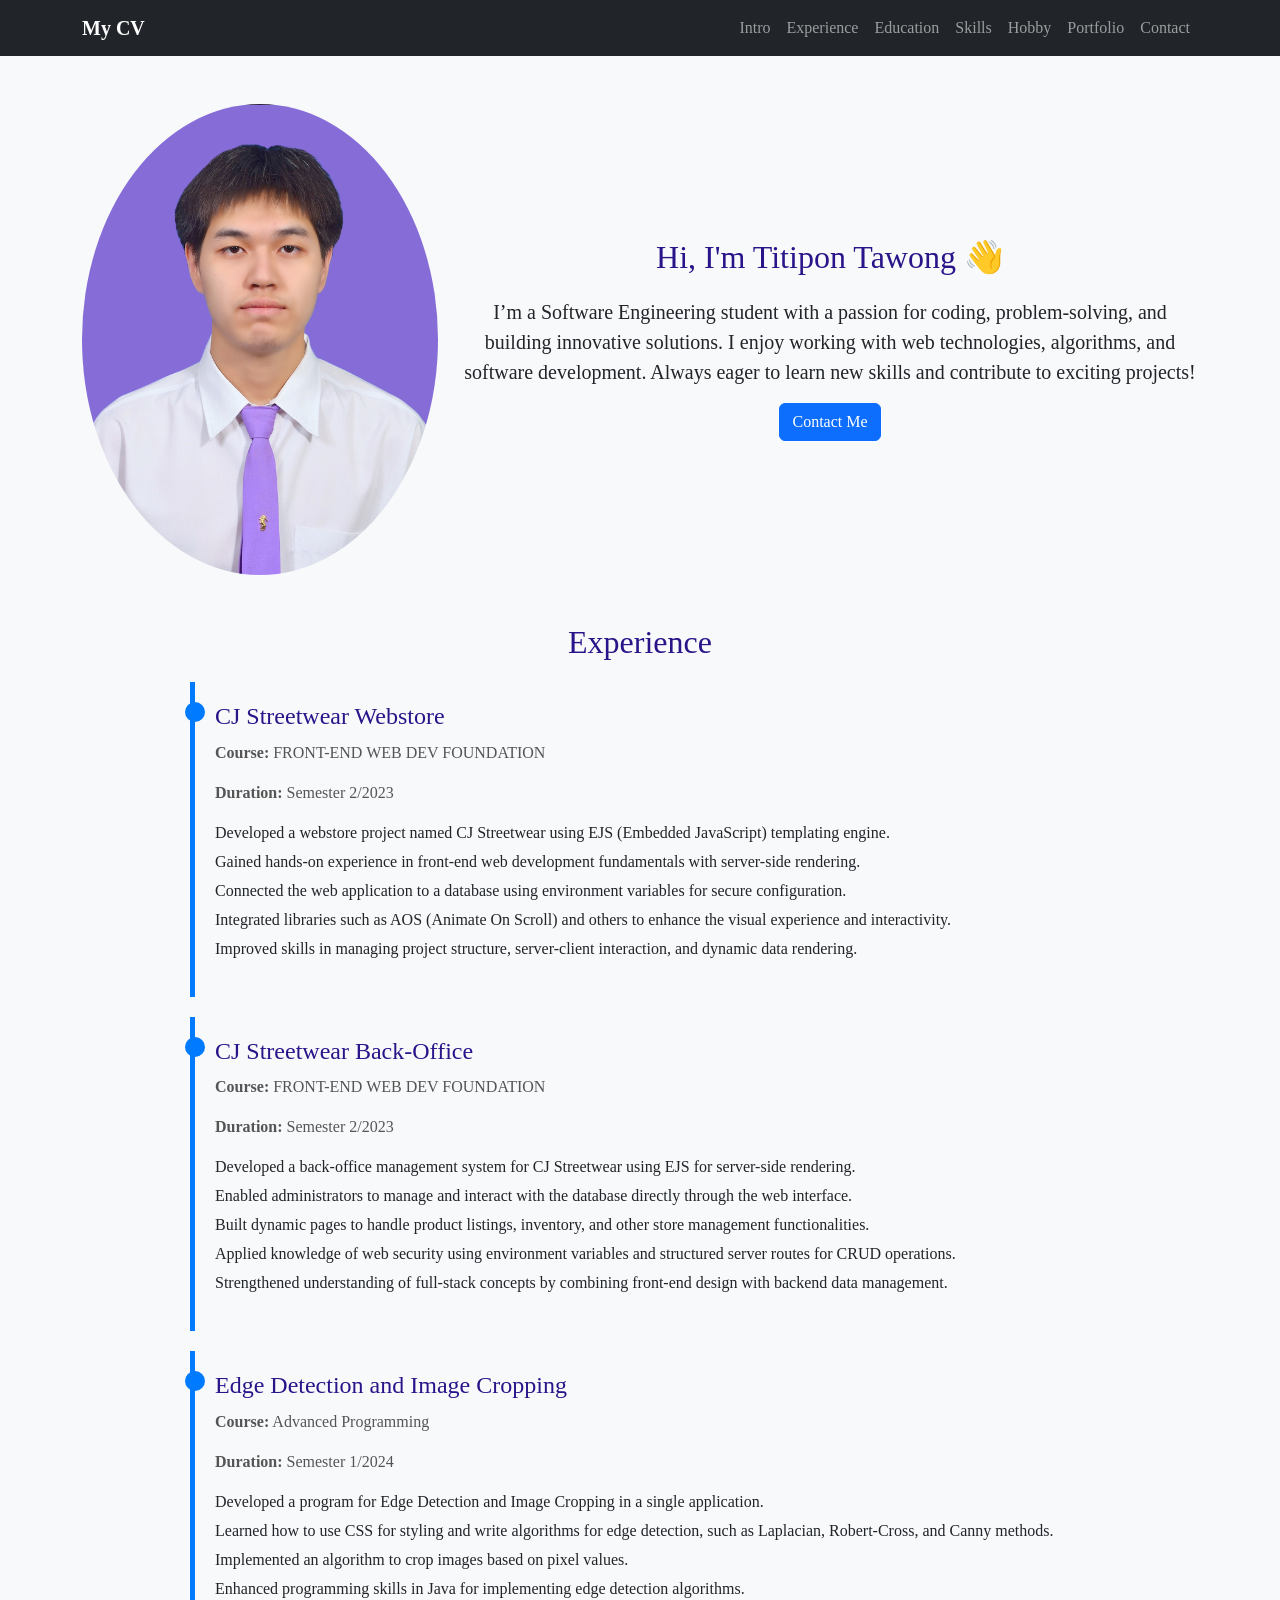
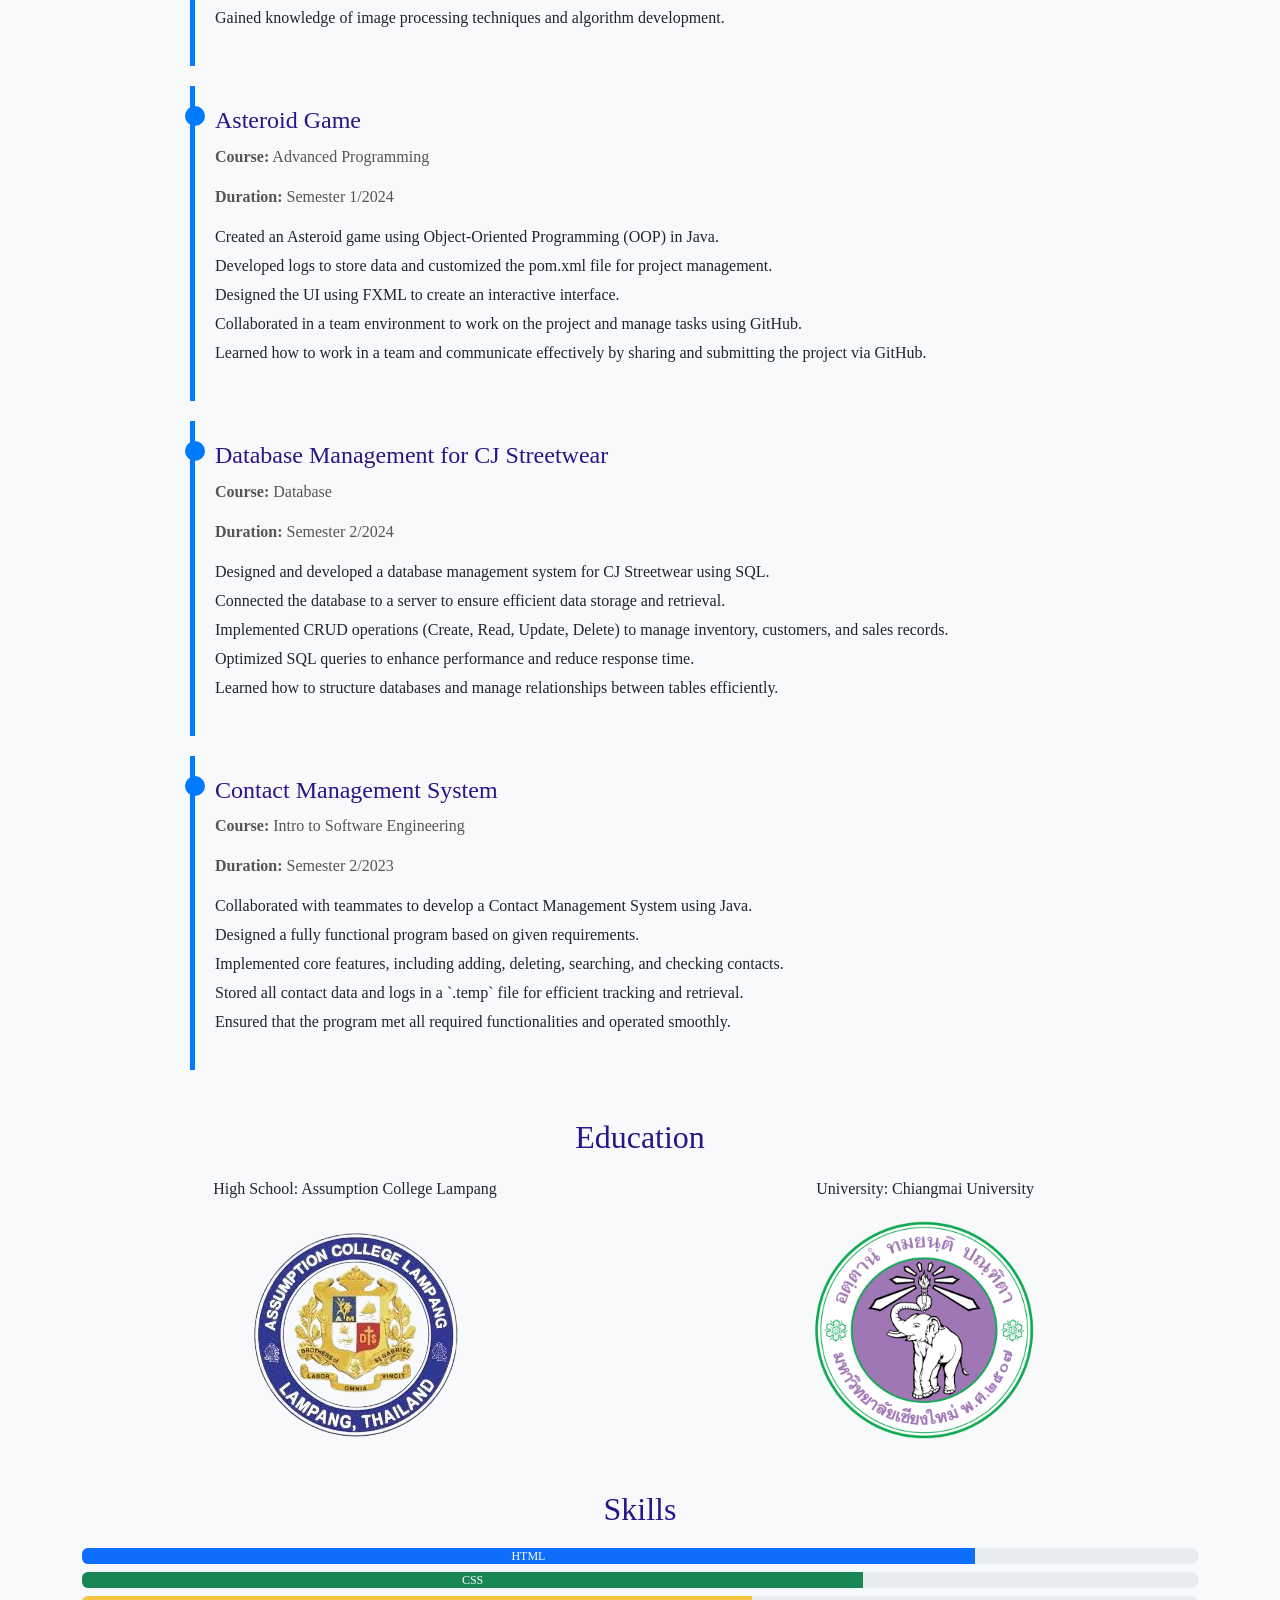
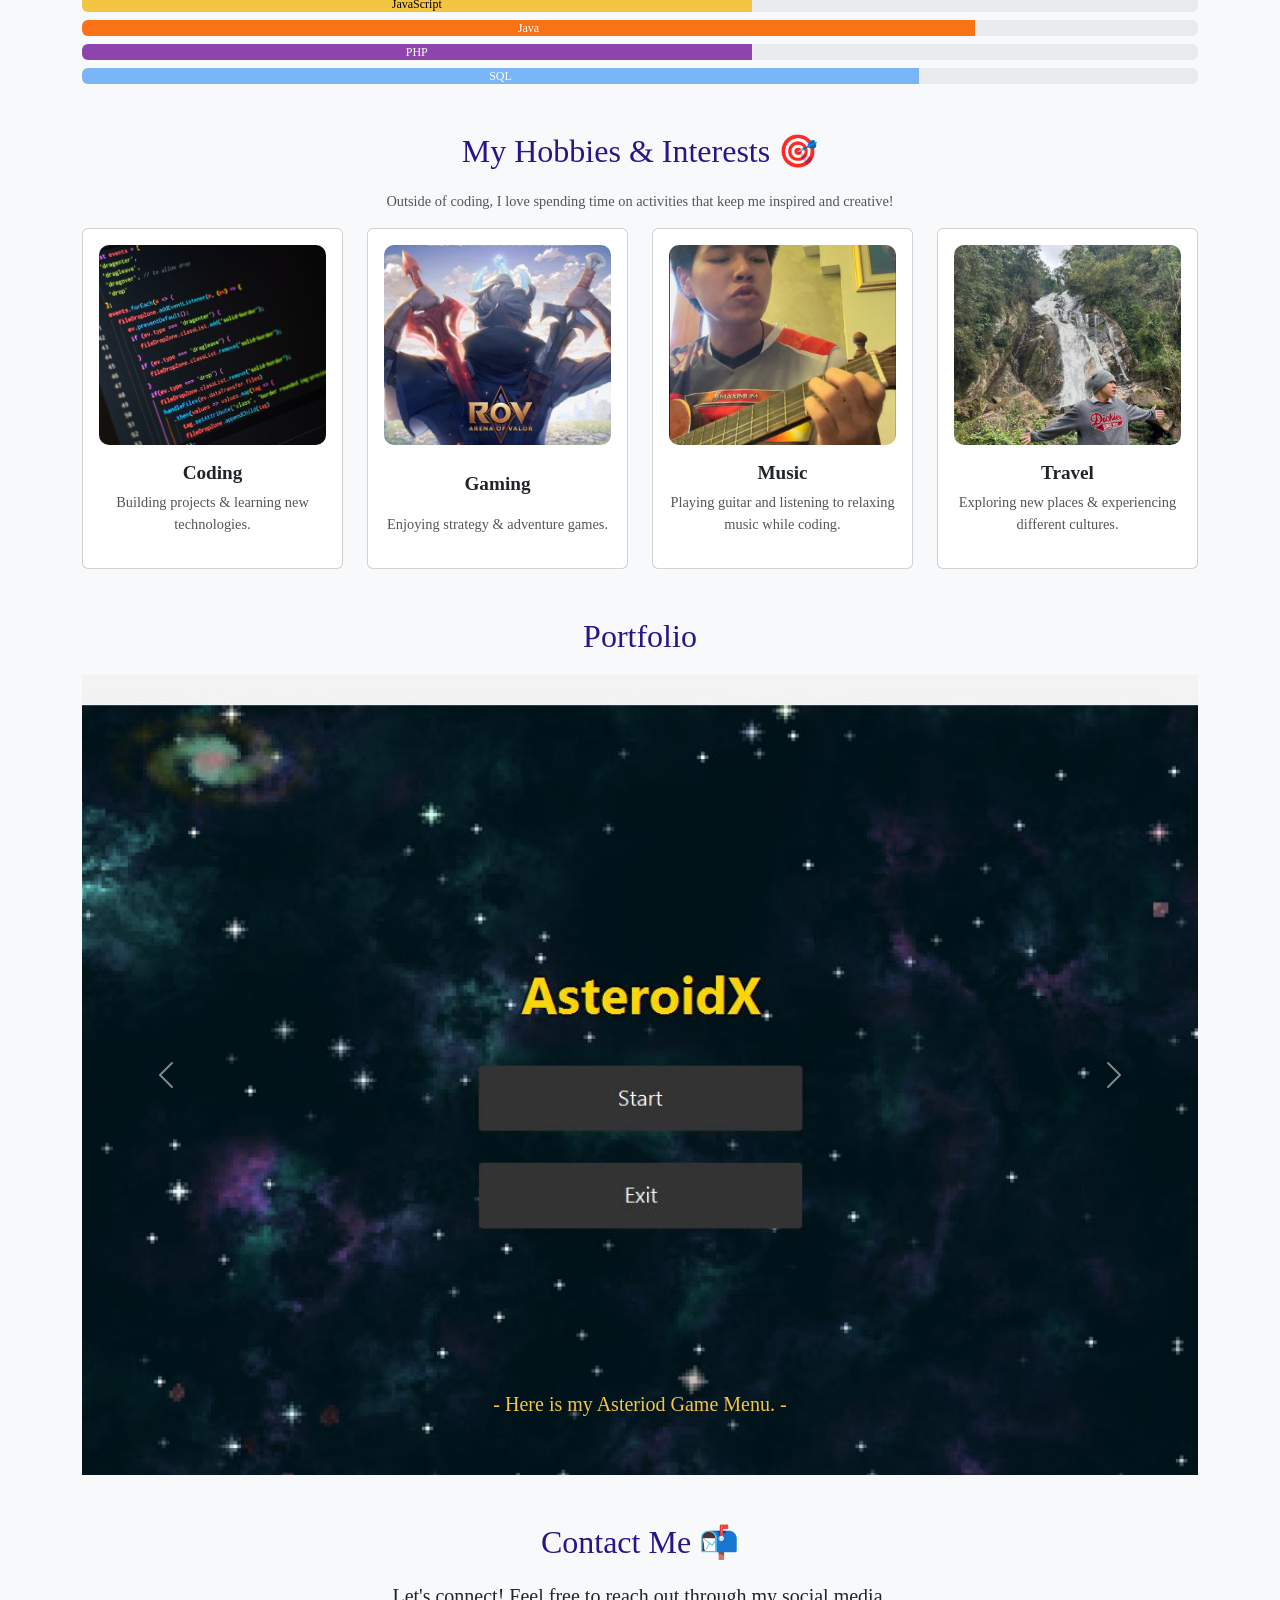
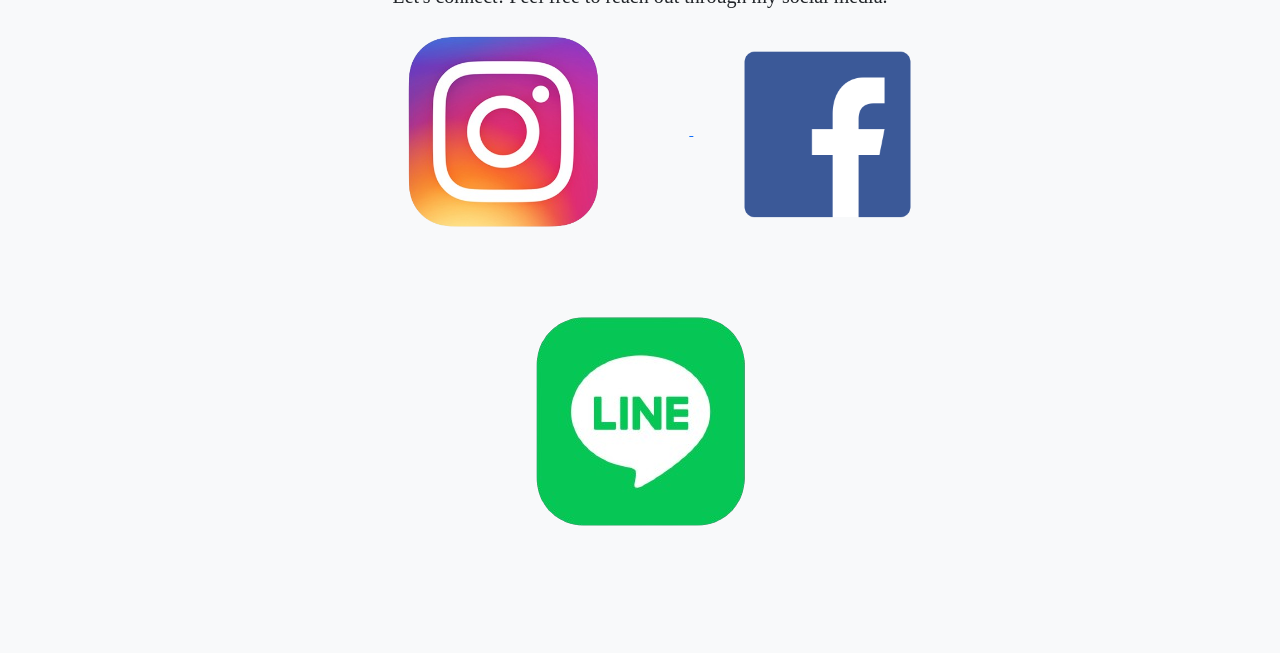
==== index.html @ ace83bdf "commit for all file" ====
<!DOCTYPE html>
<html lang="en">
<head>
    <meta charset="UTF-8">
    <meta name="viewport" content="width=device-width, initial-scale=1">
    <title>My CV</title>
    <link rel="stylesheet" href="https://cdn.jsdelivr.net/npm/bootstrap@5.3.0/dist/css/bootstrap.min.css">
    <link rel="stylesheet" href="style.css">
    <link href="https://unpkg.com/aos@2.3.4/dist/aos.css" rel="stylesheet">
    <script defer src="script.js"></script>
</head>
<body>

<!-- Navbar -->
<nav class="navbar navbar-expand-lg navbar-dark bg-dark sticky-top" data-aos="fade-down">
    <div class="container">
        <a class="navbar-brand" href="#">My CV</a>
        <button class="navbar-toggler" type="button" data-bs-toggle="collapse" data-bs-target="#navbarNav">
            <span class="navbar-toggler-icon"></span>
        </button>
        <div class="collapse navbar-collapse" id="navbarNav">
            <ul class="navbar-nav ms-auto">
                <li class="nav-item"><a class="nav-link" href="#intro">Intro</a></li>
                <li class="nav-item"><a class="nav-link" href="#experience">Experience</a></li>
                <li class="nav-item"><a class="nav-link" href="#education">Education</a></li>
                <li class="nav-item"><a class="nav-link" href="#skills">Skills</a></li>
                <li class="nav-item"><a class="nav-link" href="#hobby">Hobby</a></li>
                <li class="nav-item"><a class="nav-link" href="#portfolio">Portfolio</a></li>
                <li class="nav-item"><a class="nav-link" href="#contact">Contact</a></li>
            </ul>
        </div>
    </div>
</nav>

<!-- Introduction Section -->
<section id="intro" class="container text-center my-5" data-aos="fade-up">
    <div class="row align-items-center">
        <div class="col-md-4">
            <img src="images/profile.jpg" class="img-fluid rounded-circle" alt="Profile Picture">
        </div>
        <div class="col-md-8">
            <h2>Hi, I'm Titipon Tawong 👋</h2>
            <p class="lead">
                I’m a Software Engineering student with a passion for coding, problem-solving, and building 
                innovative solutions. I enjoy working with web technologies, algorithms, and software development.  
                Always eager to learn new skills and contribute to exciting projects!
            </p>
            <button class="btn btn-primary" onclick="contactMe()">Contact Me</button>
        </div>
    </div>
</section>


<!-- Experience -->
<section id="experience" class="container my-5" data-aos="fade-up">
    <h2 class="text-center">Experience</h2>
    <div class="timeline">
        <div class="timeline-item">
            <h3>CJ Streetwear Webstore</h3>
            <p><strong>Course:</strong> FRONT-END WEB DEV FOUNDATION</p>
            <p><strong>Duration:</strong> Semester 2/2023</p>
            <ul>
                <li>Developed a webstore project named CJ Streetwear using EJS (Embedded JavaScript) templating engine.</li>
                <li>Gained hands-on experience in front-end web development fundamentals with server-side rendering.</li>
                <li>Connected the web application to a database using environment variables for secure configuration.</li>
                <li>Integrated libraries such as AOS (Animate On Scroll) and others to enhance the visual experience and interactivity.</li>
                <li>Improved skills in managing project structure, server-client interaction, and dynamic data rendering.</li>
            </ul>
        </div> 
        <div class="timeline-item">
            <h3>CJ Streetwear Back-Office</h3>
            <p><strong>Course:</strong> FRONT-END WEB DEV FOUNDATION</p>
            <p><strong>Duration:</strong> Semester 2/2023</p>
            <ul>
                <li>Developed a back-office management system for CJ Streetwear using EJS for server-side rendering.</li>
                <li>Enabled administrators to manage and interact with the database directly through the web interface.</li>
                <li>Built dynamic pages to handle product listings, inventory, and other store management functionalities.</li>
                <li>Applied knowledge of web security using environment variables and structured server routes for CRUD operations.</li>
                <li>Strengthened understanding of full-stack concepts by combining front-end design with backend data management.</li>
            </ul>
        </div>                  
        <div class="timeline-item">
            <h3>Edge Detection and Image Cropping</h3>
            <p><strong>Course:</strong> Advanced Programming</p>
            <p><strong>Duration:</strong> Semester 1/2024</p>
            <ul>
                <li>Developed a program for Edge Detection and Image Cropping in a single application.</li>
                <li>Learned how to use CSS for styling and write algorithms for edge detection, such as Laplacian, Robert-Cross, and Canny methods.</li>
                <li>Implemented an algorithm to crop images based on pixel values.</li>
                <li>Enhanced programming skills in Java for implementing edge detection algorithms.</li>
                <li>Gained knowledge of image processing techniques and algorithm development.</li>
            </ul>
        </div>
        <div class="timeline-item">
            <h3>Asteroid Game</h3>
            <p><strong>Course:</strong> Advanced Programming</p>
            <p><strong>Duration:</strong> Semester 1/2024</p>
            <ul>
                <li>Created an Asteroid game using Object-Oriented Programming (OOP) in Java.</li>
                <li>Developed logs to store data and customized the pom.xml file for project management.</li>
                <li>Designed the UI using FXML to create an interactive interface.</li>
                <li>Collaborated in a team environment to work on the project and manage tasks using GitHub.</li>
                <li>Learned how to work in a team and communicate effectively by sharing and submitting the project via GitHub.</li>
            </ul>
        </div>
        <div class="timeline-item">
            <h3>Database Management for CJ Streetwear</h3>
            <p><strong>Course:</strong> Database</p>
            <p><strong>Duration:</strong> Semester 2/2024</p>
            <ul>
                <li>Designed and developed a database management system for CJ Streetwear using SQL.</li>
                <li>Connected the database to a server to ensure efficient data storage and retrieval.</li>
                <li>Implemented CRUD operations (Create, Read, Update, Delete) to manage inventory, customers, and sales records.</li>
                <li>Optimized SQL queries to enhance performance and reduce response time.</li>
                <li>Learned how to structure databases and manage relationships between tables efficiently.</li>
            </ul>
        </div>
        <div class="timeline-item">
            <h3>Contact Management System</h3>
            <p><strong>Course:</strong> Intro to Software Engineering</p>
            <p><strong>Duration:</strong> Semester 2/2023</p>
            <ul>
                <li>Collaborated with teammates to develop a Contact Management System using Java.</li>
                <li>Designed a fully functional program based on given requirements.</li>
                <li>Implemented core features, including adding, deleting, searching, and checking contacts.</li>
                <li>Stored all contact data and logs in a `.temp` file for efficient tracking and retrieval.</li>
                <li>Ensured that the program met all required functionalities and operated smoothly.</li>
            </ul>
        </div>
    </div>
</section>


<!-- Education -->
<section id="education" class="container my-5" data-aos="fade-right">
    <h2 class="text-center">Education</h2>
    <div class="row justify-content-center">
        <div class="col-md-6 text-center">
            <p>High School: Assumption College Lampang</p>
            <img src="images/school.png" class="school-logo" alt="School">
        </div>
        <div class="col-md-6 text-center">
            <p>University: Chiangmai University</p>
            <img src="images/university.png" class="university-logo" alt="University">
        </div>
    </div>
</section>

<!-- Skills -->
<section id="skills" class="container my-5" data-aos="fade-up">
    <h2 class="text-center">Skills</h2>
    <div class="progress mb-2">
        <div class="progress-bar bg-primary" data-width="80">HTML</div>
    </div>
    <div class="progress mb-2">
        <div class="progress-bar bg-success" data-width="70">CSS</div>
    </div>
    <div class="progress mb-2">
        <div class="progress-bar custom-yellow" data-width="60">JavaScript</div>
    </div>
    <div class="progress mb-2">
        <div class="progress-bar custom-orange" data-width="80">Java</div>
    </div>
    <div class="progress mb-2">
        <div class="progress-bar custom-purple" data-width="60">PHP</div>
    </div>
    <div class="progress mb-2">
        <div class="progress-bar custom-blue" data-width="75">SQL</div> 
    </div>
</section>

<!-- Hobby Section -->
<section id="hobby" class="container text-center my-5" data-aos="fade-up">
    <h2>My Hobbies & Interests 🎯</h2>
    <p class="lead">Outside of coding, I love spending time on activities that keep me inspired and creative!</p>

    <div class="row">
        <div class="col-md-3 col-6">
            <div class="card p-3">
                <img src="images/coding.jpg" class="coding" alt="Coding">
                <h5 class="mt-3">Coding</h5>
                <p>Building projects & learning new technologies.</p>
            </div>
        </div>
        <div class="col-md-3 col-6">
            <div class="card p-3">
                <img src="images/gaming.jpg" class="gaming" alt="Gaming">
                <h5 class="mt-3">Gaming</h5>
                <p>Enjoying strategy & adventure games.</p>
            </div>
        </div>
        <div class="col-md-3 col-6">
            <div class="card p-3">
                <img src="images/music.jpg" class="music" alt="Music">
                <h5 class="mt-3">Music</h5>
                <p>Playing guitar and listening to relaxing music while coding.</p>
            </div>
        </div>
        <div class="col-md-3 col-6">
            <div class="card p-3">
                <img src="images/travel.jpg" class="travel" alt="Travel">
                <h5 class="mt-3">Travel</h5>
                <p>Exploring new places & experiencing different cultures.</p>
            </div>
        </div>
    </div>
</section>

<!-- Portfolio (Bootstrap Carousel) -->
<section id="portfolio" class="container my-5" data-aos="fade-up">
    <h2 class="text-center">Portfolio</h2>
    <div id="portfolioCarousel" class="carousel slide" data-bs-ride="carousel">
        <div class="carousel-inner">
            <div class="carousel-item active">
                <img src="images/project1.jpg" class="project1" alt="Project 1">
                <div class="carousel-caption d-none d-md-block">
                    <p class="project1-description">- Here is my Asteriod Game Menu. -</p>
                </div>
            </div>
            <div class="carousel-item">
                <img src="images/project2.jpg" class="project2" alt="Project 2">
                <div class="carousel-caption d-none d-md-block">
                    <p class="project2-description">- Here is my Edge-Detection/Crop Program Menu. -</p>
                </div>
            </div>
            <div class="carousel-item">
                <img src="images/project3.jpg" class="project3" alt="Project 3">
                <div class="carousel-caption d-none d-md-block">
                    <p class="project3-description">- Here is my Contact Management System Menu. -</p>
                </div>
            </div>
            <div class="carousel-item">
                <img src="images/project4.jpg" class="project4" alt="Project 3">
                <div class="carousel-caption d-none d-md-block">
                    <p class="project4-description">- Here is my Database Management Menu. -</p>
                </div>
            </div>
            <div class="carousel-item">
                <img src="images/project5.png" class="project4" alt="Project 3">
                <div class="carousel-caption d-none d-md-block">
                    <p class="project5-description">- Here is my CJStreetwear webstore. -</p>
                </div>
            </div>
            <div class="carousel-item">
                <img src="images/project6.png" class="project4" alt="Project 3">
                <div class="carousel-caption d-none d-md-block">
                    <p class="project6-description">- Here is my CJStreetwear back-office. -</p>
                </div>
            </div>
        </div>
        <button class="carousel-control-prev" type="button" data-bs-target="#portfolioCarousel" data-bs-slide="prev">
            <span class="carousel-control-prev-icon"></span>
        </button>
        <button class="carousel-control-next" type="button" data-bs-target="#portfolioCarousel" data-bs-slide="next">
            <span class="carousel-control-next-icon"></span>
        </button>
    </div>
</section>

<!-- Contact Section -->
<section id="contact" class="container text-center my-5" data-aos="fade-up">
    <h2>Contact Me 📬</h2>
    <p class="lead">Let's connect! Feel free to reach out through my social media.</p>
    
    <div class="social-icons">
        <a href="https://www.instagram.com/_titipxn_" target="_blank" class="social-link ig">
            <img src="images/ig.png" alt="Instagram" height="209">
        </a>
        <a href="https://www.facebook.com/time.titipon.2024" target="_blank" class="social-link fb">
            <img src="images/fb.png" alt="Facebook" height="209">
        </a>
        <a href="https://line.me/ti/p/~timesayz" target="_blank" class="social-link line">
            <img src="images/line.png" alt="LINE">
        </a>
    </div>
</section>

<script src="https://cdn.jsdelivr.net/npm/bootstrap@5.3.0/dist/js/bootstrap.bundle.min.js"></script>
<script src="https://unpkg.com/aos@2.3.4/dist/aos.js"></script>
<script>
    AOS.init(); 
</script>
</body>
</html>
---- style.css ----
/* General Styles */
body {
    font-family: cursive;
    background-color: #f8f9fa;
    margin: 0;
    padding: 0;
    transition: background-color 0.5s ease-in-out;
}

h1, h2 {
    color: #2a148a;
    font-size: 2rem; 
    margin-bottom: 20px;
}

/* Navbar */
.navbar-brand {
    font-weight: bold;
}

.navbar.scrolled {
    background-color: rgba(0, 0, 0, 0.8) !important;
    transition: background-color 0.3s;
}

section {
    scroll-margin-top: 70px; 
}


/*Education Logo Styling */
.school-logo, .university-logo {
    width: 225px;
    height: 225px;
    object-fit: contain; 
    display: block;
    margin: 0 auto; 
}

/* Skill Section */
.custom-yellow {
    background-color: #f4c542 !important; 
    color: black; 
}

.custom-orange {
    background-color: #f97316 !important; 
    color: white;
}

.custom-purple {
    background-color: #8e44ad !important; 
    color: white;
}

.custom-blue {
    background-color: #7ab6f7 !important; 
    color: white;
}

.progress-bar {
    width: 0; 
    transition: width 1.5s ease-in-out;
}

/* Experience Section */
#experience {
    margin-top: 50px;
}

.timeline {
    position: relative;
    max-width: 900px;
    margin: 0 auto;
}

.timeline-item {
    padding: 20px;
    margin: 20px 0;
    background: #f8f9fa;
    border-left: 5px solid #007bff;
    position: relative;
}

.timeline-item h3 {
    color: #2a148a;
    font-size: 1.5rem;
    margin-bottom: 10px;
}

.timeline-item p {
    font-size: 1rem;
    color: #555;
}

.timeline-item ul {
    list-style-type: none;
    padding: 0;
}

.timeline-item ul li {
    font-size: 1rem;
    margin: 5px 0;
}

.timeline-item::before {
    content: '';
    position: absolute;
    left: -10px;
    top: 20px;
    width: 20px;
    height: 20px;
    background-color: #007bff;
    border-radius: 50%;
}

/* Responsive Design for Experience Section */
@media (max-width: 768px) {
    .timeline-item h3 {
        font-size: 1.2rem; 
    }

    .timeline-item p,
    .timeline-item ul li {
        font-size: 0.9rem; 
    }
}

/* Hobby Section */  
#hobby img {
    width: 100%;  
    height: 200px; 
    object-fit: cover; 
    border-radius: 10px; 
}

#hobby .card {
    height: 100%;
    display: flex;
    flex-direction: column;
    justify-content: space-between;
}

#hobby h5 {
    font-size: 1.2rem;
    font-weight: bold;
}

#hobby p {
    font-size: 0.9rem;
    color: #555;
}
    
/* Portfolio Section */  
#portfolio {
    margin-top: 50px;
}

.project1, .project2, .project3, .project4 {
    width: 100%;
    height: 800px; 
    object-fit: cover; 
    display: block;
    margin: 0 auto;
}


.project1-description {
    color: #f4c542;
}

.project2-description {
    color: #007bff;
}

.project3-description {
    color: #0af8f8;
}

.project4-description {
    color: #f5a40f;
}

.project5-description {
    color: #f5a40f;
}

.project6-description {
    color: #f5a40f;
}

.carousel-caption p {
    font-size: 1.25rem;
}

/* Responsive Design */
@media (max-width: 1200px) {
    .project1, .project2, .project3, .project4 {
        max-width: 100%; 
        height: auto;
    }
}

@media (max-width: 768px) {
    .project1, .project2, .project3, .project4 {
        max-width: 90%; 
    }
    .carousel-caption p {
        font-size: 0.9rem; 
    }
}

@media (max-width: 576px) {
    .project1, .project2, .project3, .project4 {
        max-width: 100%; 
    }
    .carousel-caption p {
        font-size: 0.8rem; 
    }
}


/* Responsive Design */
@media (max-width: 768px) {
    .container {
        text-align: center;
    }
    
    .school-logo, .university-logo {
        width: 150px; 
        height: 150px;
    }

    h2 {
        font-size: 1.5rem; 
    }

    .progress-bar {
        font-size: 1rem; 
    }
}
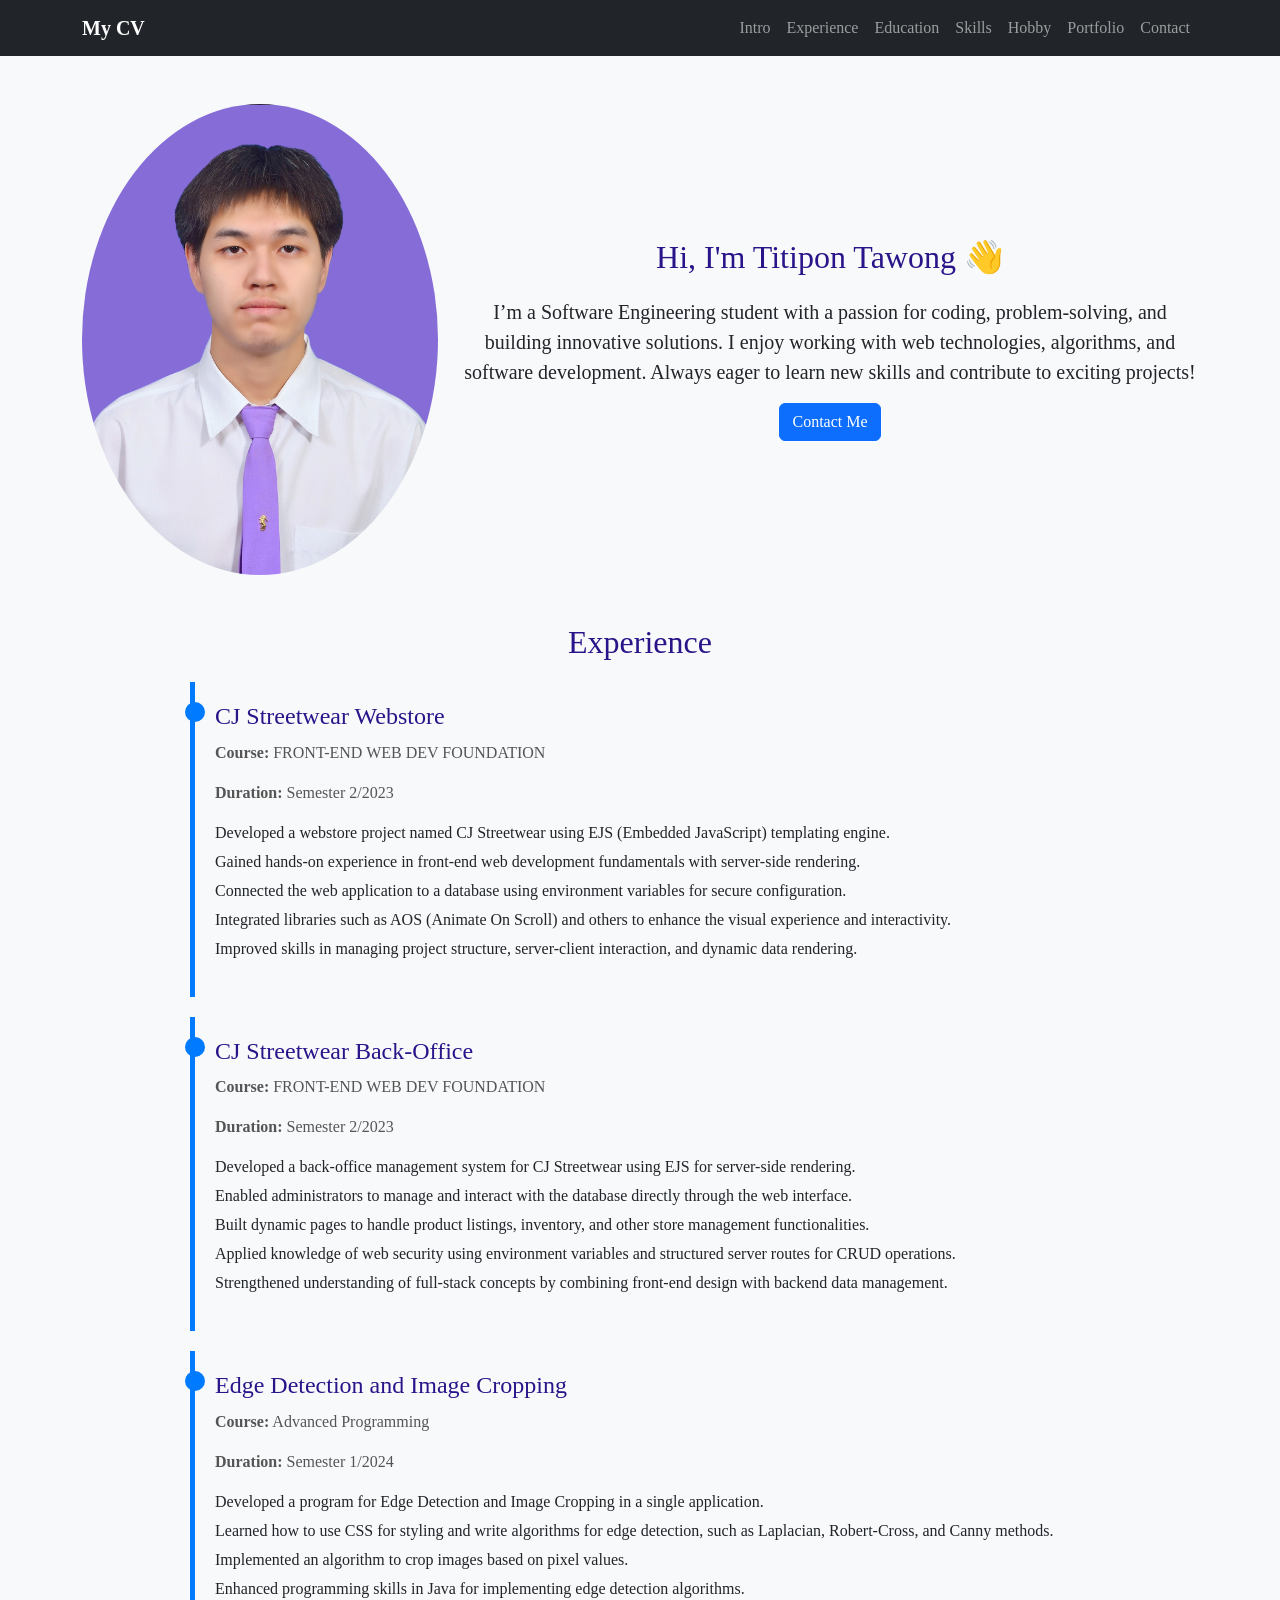
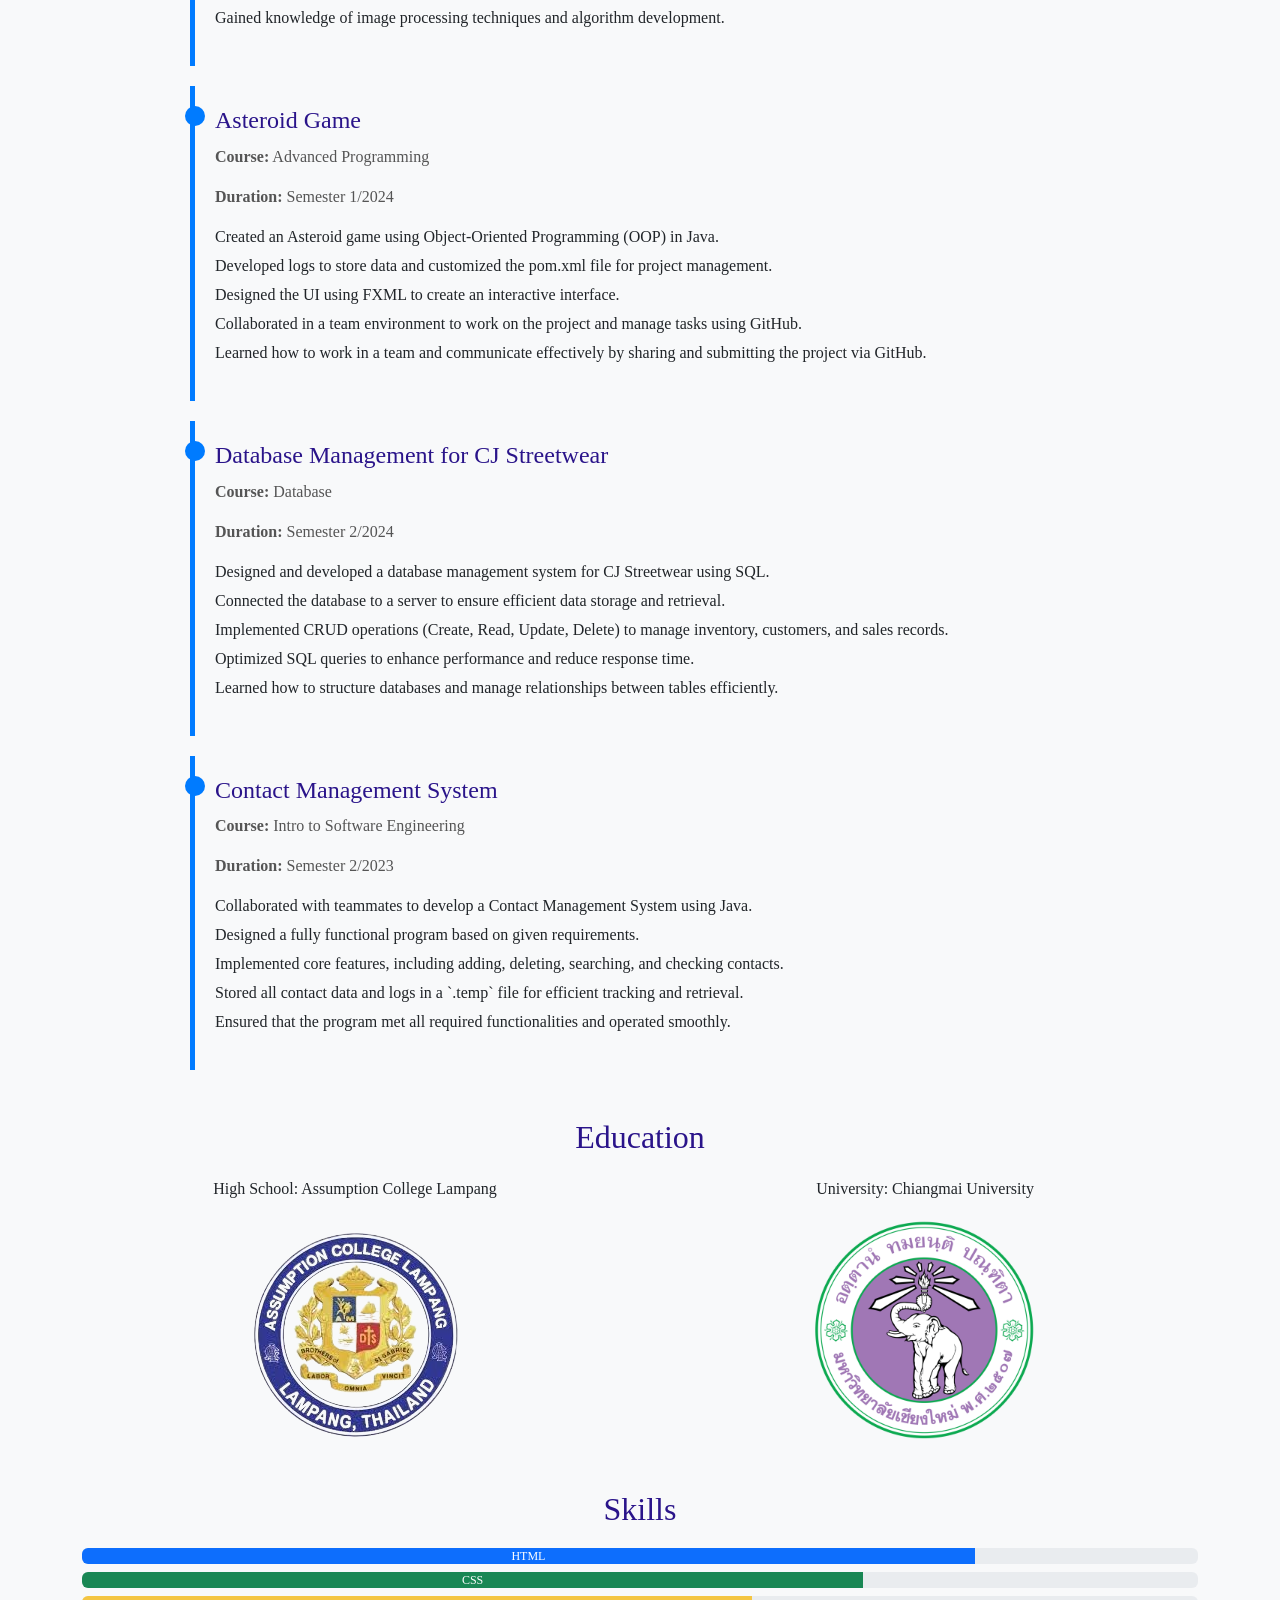
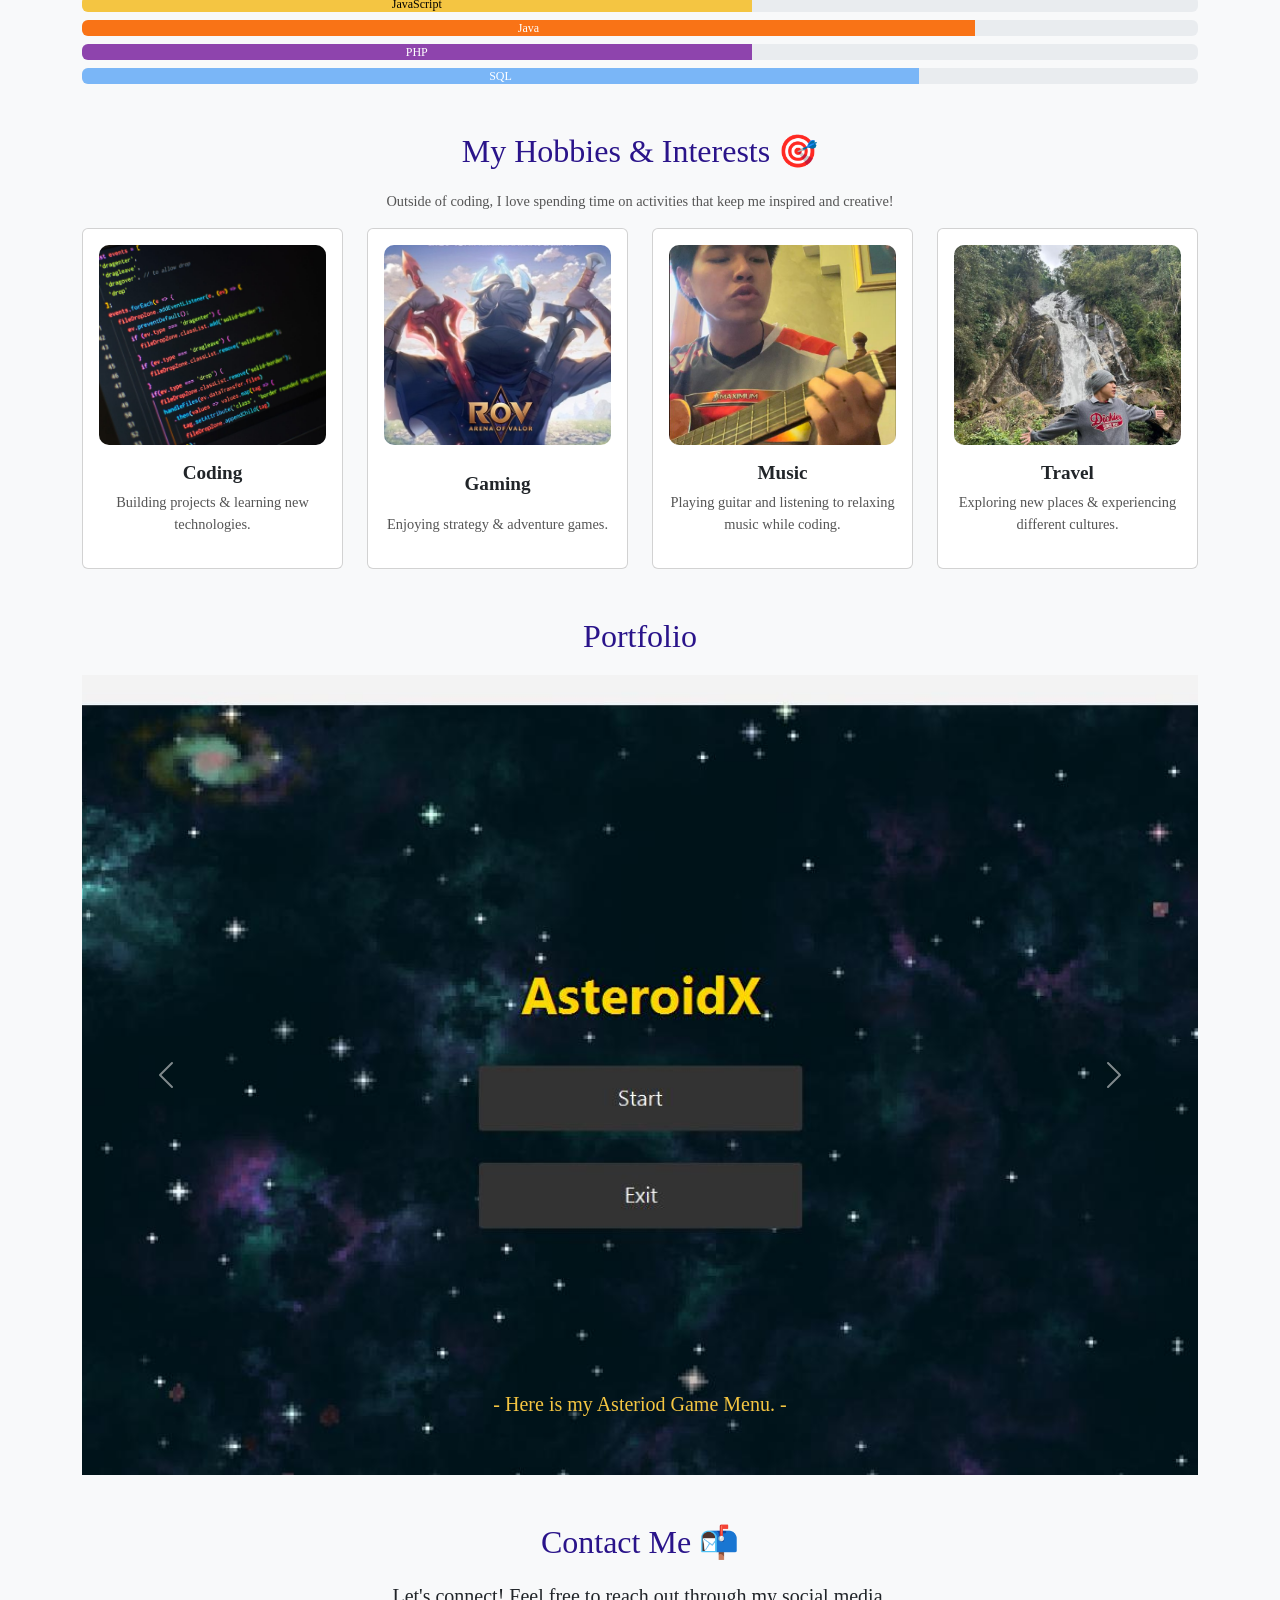
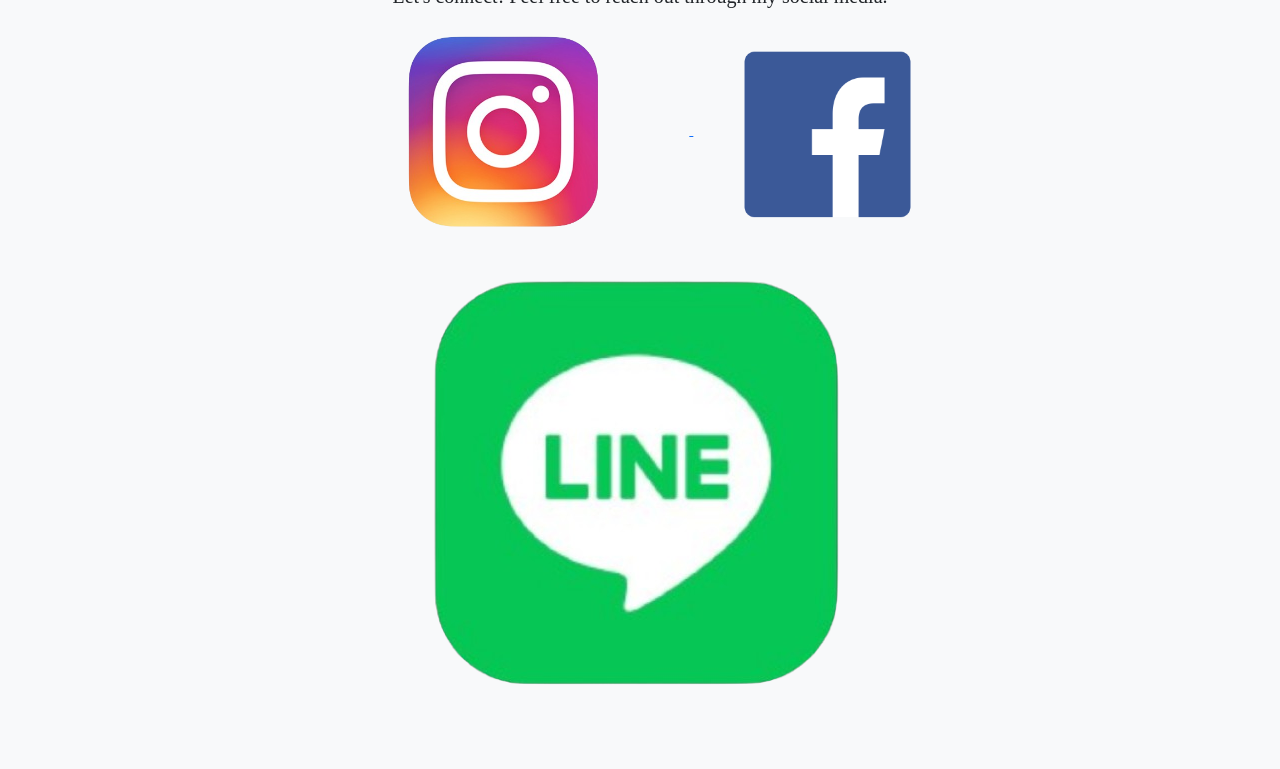
==== commit f06b1883: "update aos" ====
--- a/index.html
+++ b/index.html
@@ -278,7 +278,10 @@
 <script src="https://cdn.jsdelivr.net/npm/bootstrap@5.3.0/dist/js/bootstrap.bundle.min.js"></script>
 <script src="https://unpkg.com/aos@2.3.4/dist/aos.js"></script>
 <script>
-    AOS.init(); 
+    AOS.init({
+        duration: 800, 
+        once: true 
+    });
 </script>
 </body>
 </html>
--- a/style.css
+++ b/style.css
@@ -1,6 +1,6 @@
 /* General Styles */
 body {
-    font-family: cursive;
+    font-family: serif;
     background-color: #f8f9fa;
     margin: 0;
     padding: 0;
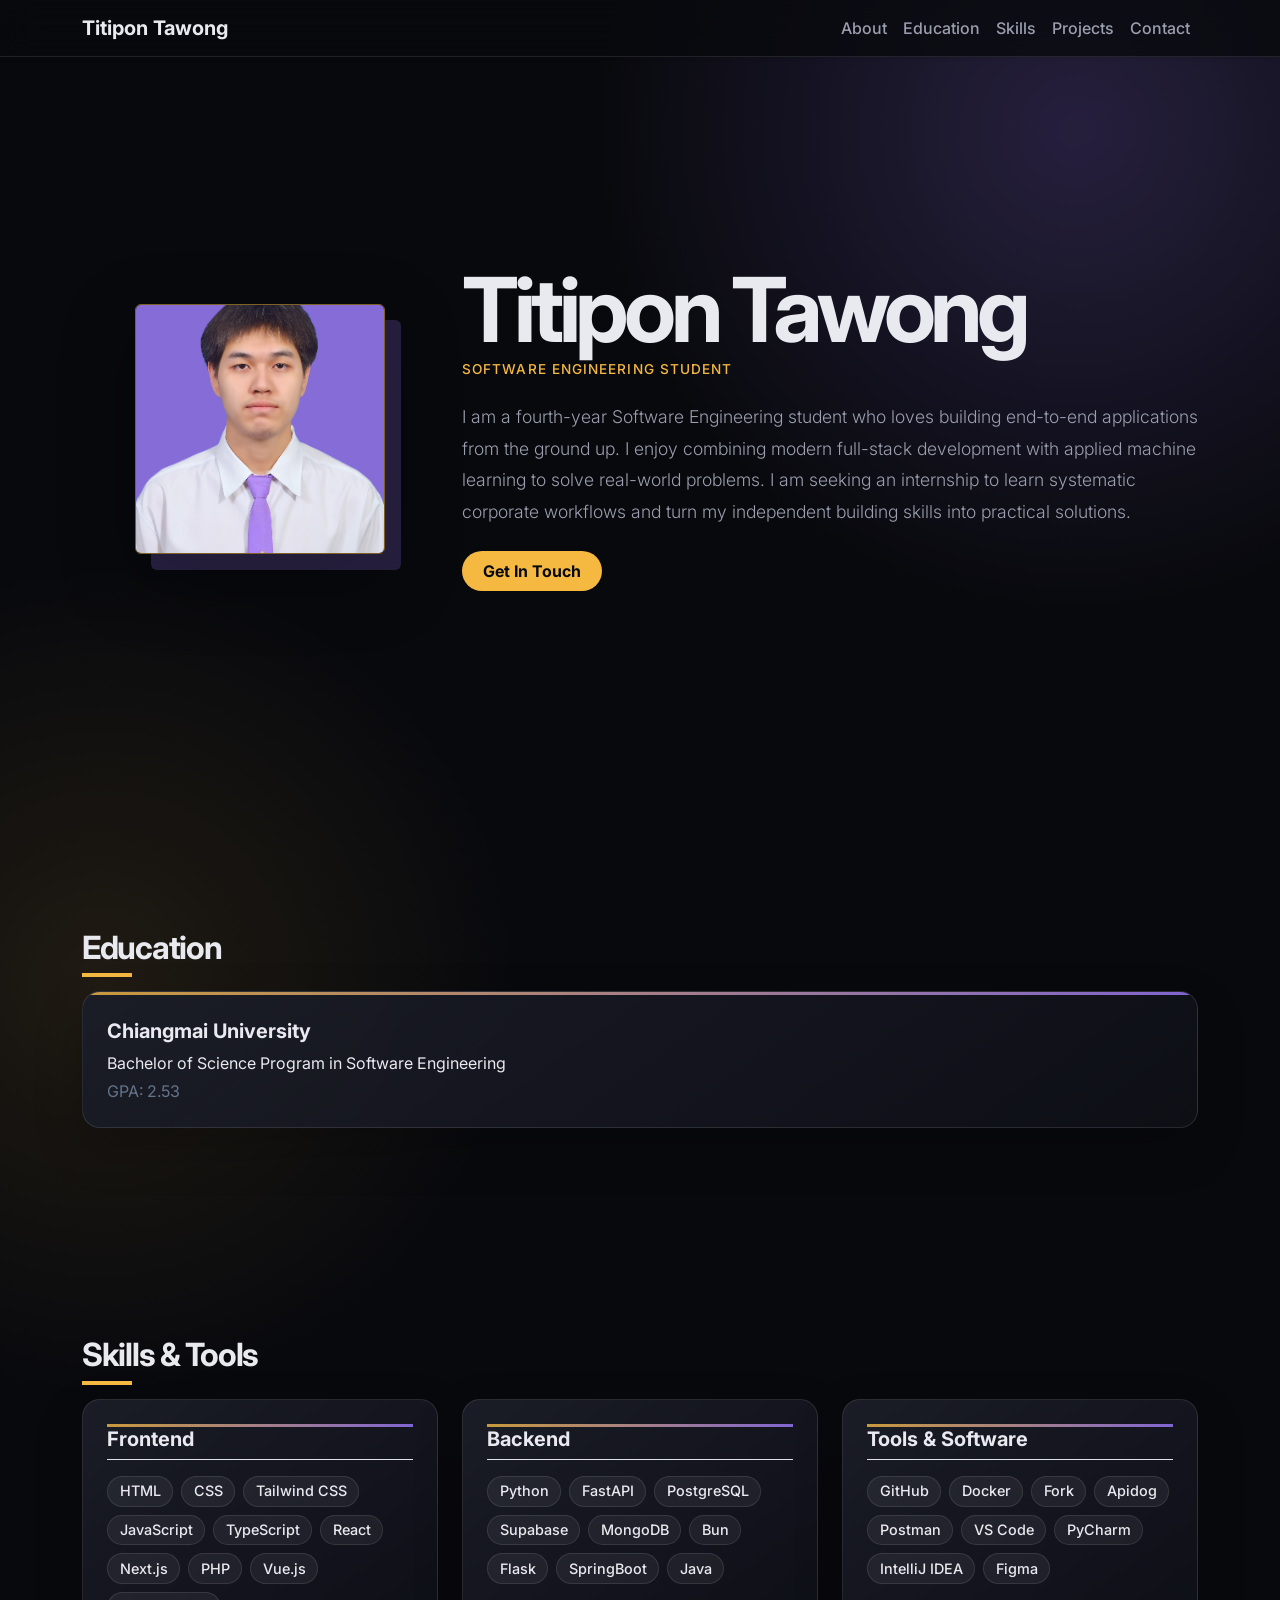
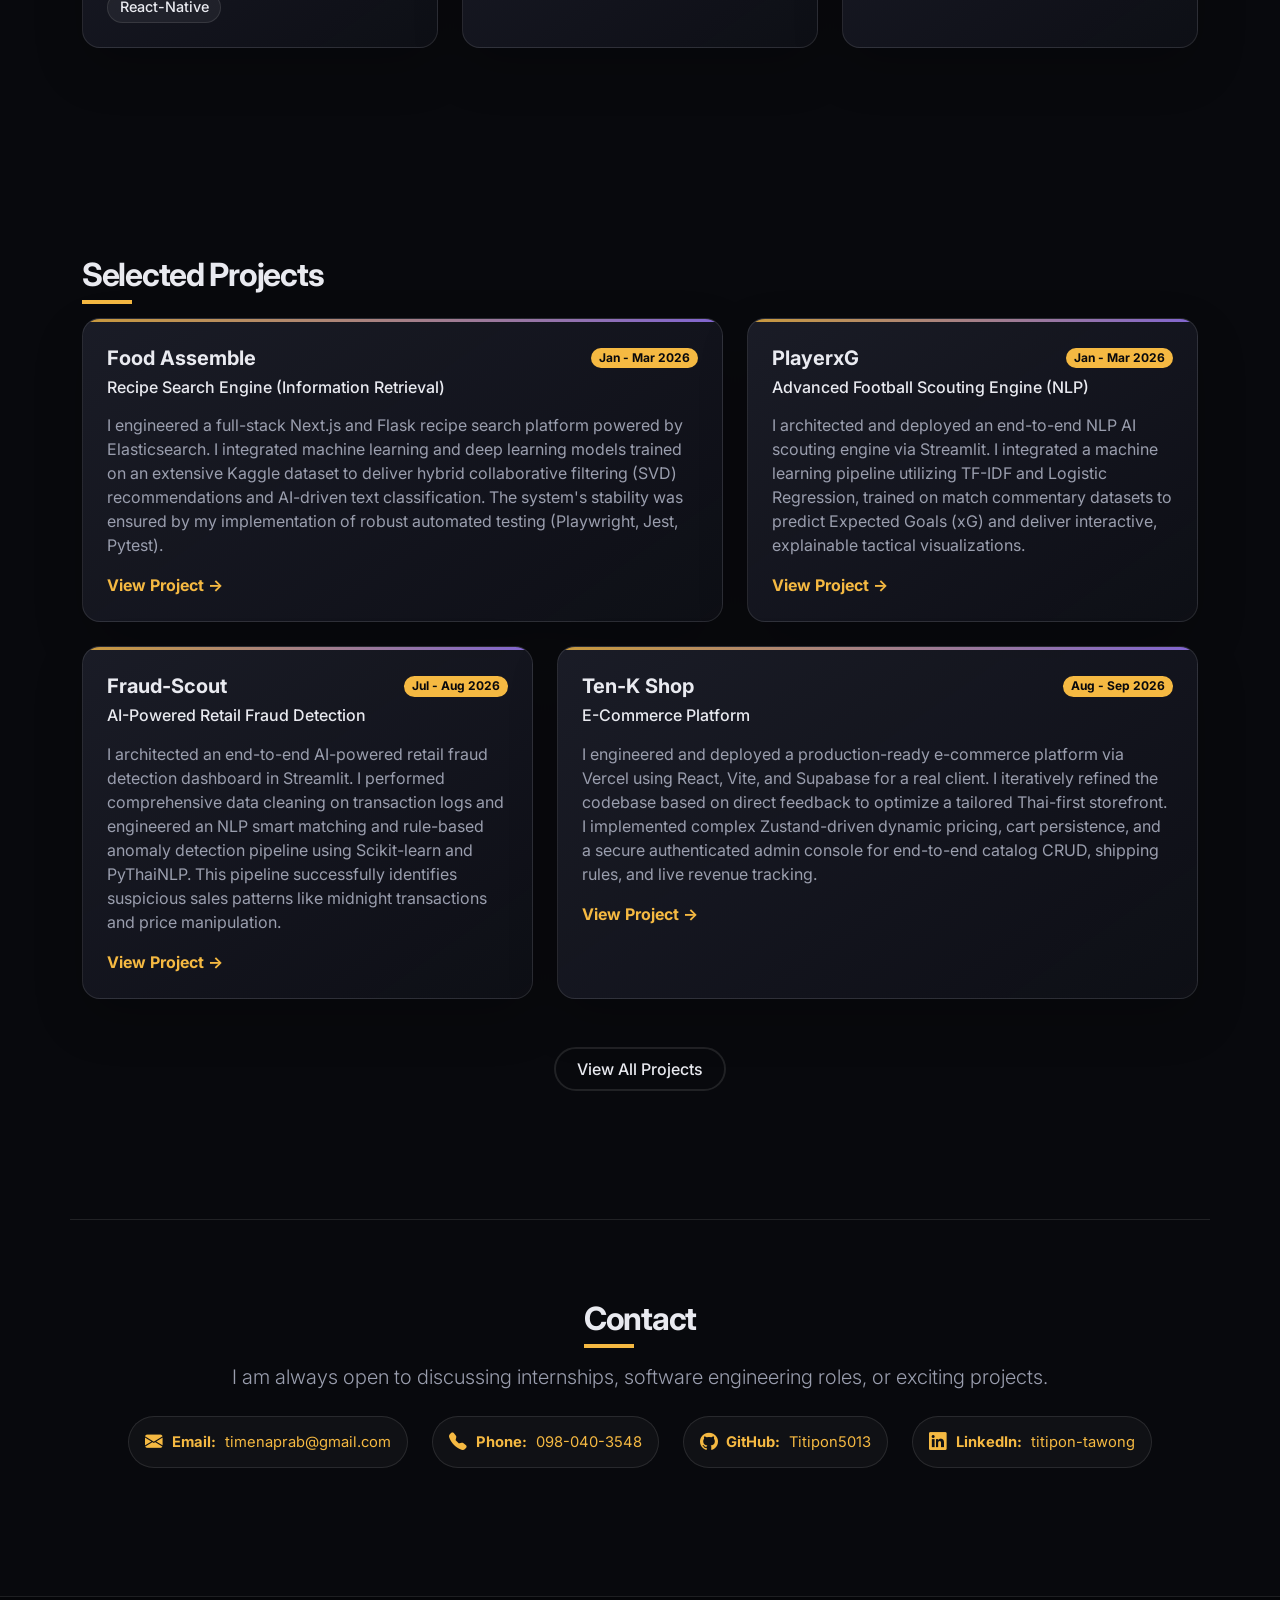
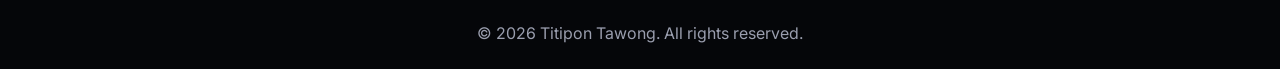
==== commit b6579716: "update my whole project" ====
--- a/index.html
+++ b/index.html
@@ -3,29 +3,30 @@
 <head>
     <meta charset="UTF-8">
     <meta name="viewport" content="width=device-width, initial-scale=1">
-    <title>My CV</title>
+    <title>Titipon Tawong - Software Engineer</title>
+    <!-- Google Fonts for Professional Look -->
+    <link href="https://fonts.googleapis.com/css2?family=Inter:wght@300;400;500;600;700&display=swap" rel="stylesheet">
     <link rel="stylesheet" href="https://cdn.jsdelivr.net/npm/bootstrap@5.3.0/dist/css/bootstrap.min.css">
+    <link rel="stylesheet" href="https://cdn.jsdelivr.net/npm/bootstrap-icons@1.11.3/font/bootstrap-icons.min.css">
+    <link href="https://unpkg.com/aos@2.3.4/dist/aos.css" rel="stylesheet">
     <link rel="stylesheet" href="style.css">
-    <link href="https://unpkg.com/aos@2.3.4/dist/aos.css" rel="stylesheet">
     <script defer src="script.js"></script>
 </head>
 <body>
 
 <!-- Navbar -->
-<nav class="navbar navbar-expand-lg navbar-dark bg-dark sticky-top" data-aos="fade-down">
+<nav class="navbar navbar-expand-lg navbar-light sticky-top shadow-sm" data-aos="fade-down">
     <div class="container">
-        <a class="navbar-brand" href="#">My CV</a>
+        <a class="navbar-brand fw-bold text-dark" href="#">Titipon Tawong</a>
         <button class="navbar-toggler" type="button" data-bs-toggle="collapse" data-bs-target="#navbarNav">
             <span class="navbar-toggler-icon"></span>
         </button>
         <div class="collapse navbar-collapse" id="navbarNav">
             <ul class="navbar-nav ms-auto">
-                <li class="nav-item"><a class="nav-link" href="#intro">Intro</a></li>
-                <li class="nav-item"><a class="nav-link" href="#experience">Experience</a></li>
+                <li class="nav-item"><a class="nav-link" href="#intro">About</a></li>
                 <li class="nav-item"><a class="nav-link" href="#education">Education</a></li>
                 <li class="nav-item"><a class="nav-link" href="#skills">Skills</a></li>
-                <li class="nav-item"><a class="nav-link" href="#hobby">Hobby</a></li>
-                <li class="nav-item"><a class="nav-link" href="#portfolio">Portfolio</a></li>
+                <li class="nav-item"><a class="nav-link" href="#projects">Projects</a></li>
                 <li class="nav-item"><a class="nav-link" href="#contact">Contact</a></li>
             </ul>
         </div>
@@ -33,247 +34,185 @@
 </nav>
 
 <!-- Introduction Section -->
-<section id="intro" class="container text-center my-5" data-aos="fade-up">
+<section id="intro" class="container my-5 py-5" data-aos="fade-up">
     <div class="row align-items-center">
+        <div class="col-md-4 text-center mb-4 mb-md-0">
+            <img src="images/profile.jpg" class="img-fluid rounded shadow-sm" alt="Titipon Tawong" style="max-width: 250px;">
+        </div>
+        <div class="col-md-8">
+            <h1 class="fw-bold">Titipon Tawong</h1>
+            <h4 class="mb-4" style="color: #475569;">Software Engineering Student</h4>
+            <p class="lead" style="font-size: 1.1rem; line-height: 1.8; color: #475569;">
+                I am a fourth-year Software Engineering student who loves building end-to-end applications from the ground up. I enjoy combining modern full-stack development with applied machine learning to solve real-world problems. I am seeking an internship to learn systematic corporate workflows and turn my independent building skills into practical solutions.
+            </p>
+            <button class="btn btn-custom px-4 py-2 mt-2" onclick="contactMe()">Get In Touch</button>
+        </div>
+    </div>
+</section>
+
+<!-- Education -->
+<section id="education" class="bg-slate py-5">
+    <div class="container" data-aos="fade-up">
+        <h2 class="section-title mb-4">Education</h2>
+        <div class="card border-0 shadow-sm project-card">
+            <div class="card-body p-4">
+                <h5 class="fw-bold">Chiangmai University</h5>
+                <p class="mb-1 text-dark">Bachelor of Science Program in Software Engineering</p>
+                <p class="mb-0" style="color: #64748b;">GPA: 2.53</p>
+            </div>
+        </div>
+    </div>
+</section>
+
+<!-- Skills -->
+<section id="skills" class="container py-5" data-aos="fade-up">
+    <h2 class="section-title mb-4">Skills & Tools</h2>
+    <div class="row g-4">
         <div class="col-md-4">
-            <img src="images/profile.jpg" class="img-fluid rounded-circle" alt="Profile Picture">
-        </div>
-        <div class="col-md-8">
-            <h2>Hi, I'm Titipon Tawong 👋</h2>
-            <p class="lead">
-                I’m a Software Engineering student with a passion for coding, problem-solving, and building 
-                innovative solutions. I enjoy working with web technologies, algorithms, and software development.  
-                Always eager to learn new skills and contribute to exciting projects!
-            </p>
-            <button class="btn btn-primary" onclick="contactMe()">Contact Me</button>
-        </div>
-    </div>
-</section>
-
-
-<!-- Experience -->
-<section id="experience" class="container my-5" data-aos="fade-up">
-    <h2 class="text-center">Experience</h2>
-    <div class="timeline">
-        <div class="timeline-item">
-            <h3>CJ Streetwear Webstore</h3>
-            <p><strong>Course:</strong> FRONT-END WEB DEV FOUNDATION</p>
-            <p><strong>Duration:</strong> Semester 2/2023</p>
-            <ul>
-                <li>Developed a webstore project named CJ Streetwear using EJS (Embedded JavaScript) templating engine.</li>
-                <li>Gained hands-on experience in front-end web development fundamentals with server-side rendering.</li>
-                <li>Connected the web application to a database using environment variables for secure configuration.</li>
-                <li>Integrated libraries such as AOS (Animate On Scroll) and others to enhance the visual experience and interactivity.</li>
-                <li>Improved skills in managing project structure, server-client interaction, and dynamic data rendering.</li>
-            </ul>
-        </div> 
-        <div class="timeline-item">
-            <h3>CJ Streetwear Back-Office</h3>
-            <p><strong>Course:</strong> FRONT-END WEB DEV FOUNDATION</p>
-            <p><strong>Duration:</strong> Semester 2/2023</p>
-            <ul>
-                <li>Developed a back-office management system for CJ Streetwear using EJS for server-side rendering.</li>
-                <li>Enabled administrators to manage and interact with the database directly through the web interface.</li>
-                <li>Built dynamic pages to handle product listings, inventory, and other store management functionalities.</li>
-                <li>Applied knowledge of web security using environment variables and structured server routes for CRUD operations.</li>
-                <li>Strengthened understanding of full-stack concepts by combining front-end design with backend data management.</li>
-            </ul>
-        </div>                  
-        <div class="timeline-item">
-            <h3>Edge Detection and Image Cropping</h3>
-            <p><strong>Course:</strong> Advanced Programming</p>
-            <p><strong>Duration:</strong> Semester 1/2024</p>
-            <ul>
-                <li>Developed a program for Edge Detection and Image Cropping in a single application.</li>
-                <li>Learned how to use CSS for styling and write algorithms for edge detection, such as Laplacian, Robert-Cross, and Canny methods.</li>
-                <li>Implemented an algorithm to crop images based on pixel values.</li>
-                <li>Enhanced programming skills in Java for implementing edge detection algorithms.</li>
-                <li>Gained knowledge of image processing techniques and algorithm development.</li>
-            </ul>
-        </div>
-        <div class="timeline-item">
-            <h3>Asteroid Game</h3>
-            <p><strong>Course:</strong> Advanced Programming</p>
-            <p><strong>Duration:</strong> Semester 1/2024</p>
-            <ul>
-                <li>Created an Asteroid game using Object-Oriented Programming (OOP) in Java.</li>
-                <li>Developed logs to store data and customized the pom.xml file for project management.</li>
-                <li>Designed the UI using FXML to create an interactive interface.</li>
-                <li>Collaborated in a team environment to work on the project and manage tasks using GitHub.</li>
-                <li>Learned how to work in a team and communicate effectively by sharing and submitting the project via GitHub.</li>
-            </ul>
-        </div>
-        <div class="timeline-item">
-            <h3>Database Management for CJ Streetwear</h3>
-            <p><strong>Course:</strong> Database</p>
-            <p><strong>Duration:</strong> Semester 2/2024</p>
-            <ul>
-                <li>Designed and developed a database management system for CJ Streetwear using SQL.</li>
-                <li>Connected the database to a server to ensure efficient data storage and retrieval.</li>
-                <li>Implemented CRUD operations (Create, Read, Update, Delete) to manage inventory, customers, and sales records.</li>
-                <li>Optimized SQL queries to enhance performance and reduce response time.</li>
-                <li>Learned how to structure databases and manage relationships between tables efficiently.</li>
-            </ul>
-        </div>
-        <div class="timeline-item">
-            <h3>Contact Management System</h3>
-            <p><strong>Course:</strong> Intro to Software Engineering</p>
-            <p><strong>Duration:</strong> Semester 2/2023</p>
-            <ul>
-                <li>Collaborated with teammates to develop a Contact Management System using Java.</li>
-                <li>Designed a fully functional program based on given requirements.</li>
-                <li>Implemented core features, including adding, deleting, searching, and checking contacts.</li>
-                <li>Stored all contact data and logs in a `.temp` file for efficient tracking and retrieval.</li>
-                <li>Ensured that the program met all required functionalities and operated smoothly.</li>
-            </ul>
-        </div>
-    </div>
-</section>
-
-
-<!-- Education -->
-<section id="education" class="container my-5" data-aos="fade-right">
-    <h2 class="text-center">Education</h2>
-    <div class="row justify-content-center">
-        <div class="col-md-6 text-center">
-            <p>High School: Assumption College Lampang</p>
-            <img src="images/school.png" class="school-logo" alt="School">
-        </div>
-        <div class="col-md-6 text-center">
-            <p>University: Chiangmai University</p>
-            <img src="images/university.png" class="university-logo" alt="University">
-        </div>
-    </div>
-</section>
-
-<!-- Skills -->
-<section id="skills" class="container my-5" data-aos="fade-up">
-    <h2 class="text-center">Skills</h2>
-    <div class="progress mb-2">
-        <div class="progress-bar bg-primary" data-width="80">HTML</div>
-    </div>
-    <div class="progress mb-2">
-        <div class="progress-bar bg-success" data-width="70">CSS</div>
-    </div>
-    <div class="progress mb-2">
-        <div class="progress-bar custom-yellow" data-width="60">JavaScript</div>
-    </div>
-    <div class="progress mb-2">
-        <div class="progress-bar custom-orange" data-width="80">Java</div>
-    </div>
-    <div class="progress mb-2">
-        <div class="progress-bar custom-purple" data-width="60">PHP</div>
-    </div>
-    <div class="progress mb-2">
-        <div class="progress-bar custom-blue" data-width="75">SQL</div> 
-    </div>
-</section>
-
-<!-- Hobby Section -->
-<section id="hobby" class="container text-center my-5" data-aos="fade-up">
-    <h2>My Hobbies & Interests 🎯</h2>
-    <p class="lead">Outside of coding, I love spending time on activities that keep me inspired and creative!</p>
-
-    <div class="row">
-        <div class="col-md-3 col-6">
-            <div class="card p-3">
-                <img src="images/coding.jpg" class="coding" alt="Coding">
-                <h5 class="mt-3">Coding</h5>
-                <p>Building projects & learning new technologies.</p>
-            </div>
-        </div>
-        <div class="col-md-3 col-6">
-            <div class="card p-3">
-                <img src="images/gaming.jpg" class="gaming" alt="Gaming">
-                <h5 class="mt-3">Gaming</h5>
-                <p>Enjoying strategy & adventure games.</p>
-            </div>
-        </div>
-        <div class="col-md-3 col-6">
-            <div class="card p-3">
-                <img src="images/music.jpg" class="music" alt="Music">
-                <h5 class="mt-3">Music</h5>
-                <p>Playing guitar and listening to relaxing music while coding.</p>
-            </div>
-        </div>
-        <div class="col-md-3 col-6">
-            <div class="card p-3">
-                <img src="images/travel.jpg" class="travel" alt="Travel">
-                <h5 class="mt-3">Travel</h5>
-                <p>Exploring new places & experiencing different cultures.</p>
-            </div>
-        </div>
-    </div>
-</section>
-
-<!-- Portfolio (Bootstrap Carousel) -->
-<section id="portfolio" class="container my-5" data-aos="fade-up">
-    <h2 class="text-center">Portfolio</h2>
-    <div id="portfolioCarousel" class="carousel slide" data-bs-ride="carousel">
-        <div class="carousel-inner">
-            <div class="carousel-item active">
-                <img src="images/project1.jpg" class="project1" alt="Project 1">
-                <div class="carousel-caption d-none d-md-block">
-                    <p class="project1-description">- Here is my Asteriod Game Menu. -</p>
-                </div>
-            </div>
-            <div class="carousel-item">
-                <img src="images/project2.jpg" class="project2" alt="Project 2">
-                <div class="carousel-caption d-none d-md-block">
-                    <p class="project2-description">- Here is my Edge-Detection/Crop Program Menu. -</p>
-                </div>
-            </div>
-            <div class="carousel-item">
-                <img src="images/project3.jpg" class="project3" alt="Project 3">
-                <div class="carousel-caption d-none d-md-block">
-                    <p class="project3-description">- Here is my Contact Management System Menu. -</p>
-                </div>
-            </div>
-            <div class="carousel-item">
-                <img src="images/project4.jpg" class="project4" alt="Project 3">
-                <div class="carousel-caption d-none d-md-block">
-                    <p class="project4-description">- Here is my Database Management Menu. -</p>
-                </div>
-            </div>
-            <div class="carousel-item">
-                <img src="images/project5.png" class="project4" alt="Project 3">
-                <div class="carousel-caption d-none d-md-block">
-                    <p class="project5-description">- Here is my CJStreetwear webstore. -</p>
-                </div>
-            </div>
-            <div class="carousel-item">
-                <img src="images/project6.png" class="project4" alt="Project 3">
-                <div class="carousel-caption d-none d-md-block">
-                    <p class="project6-description">- Here is my CJStreetwear back-office. -</p>
-                </div>
-            </div>
-        </div>
-        <button class="carousel-control-prev" type="button" data-bs-target="#portfolioCarousel" data-bs-slide="prev">
-            <span class="carousel-control-prev-icon"></span>
-        </button>
-        <button class="carousel-control-next" type="button" data-bs-target="#portfolioCarousel" data-bs-slide="next">
-            <span class="carousel-control-next-icon"></span>
-        </button>
+            <div class="p-4 bg-white border rounded shadow-sm h-100 project-card">
+                <h5 class="fw-bold border-bottom pb-2 mb-3">Frontend</h5>
+                <div class="d-flex flex-wrap gap-2">
+                    <span class="badge badge-skill">HTML</span> <span class="badge badge-skill">CSS</span> 
+                    <span class="badge badge-skill">Tailwind CSS</span> <span class="badge badge-skill">JavaScript</span> 
+                    <span class="badge badge-skill">TypeScript</span> <span class="badge badge-skill">React</span> 
+                    <span class="badge badge-skill">Next.js</span> <span class="badge badge-skill">PHP</span> 
+                    <span class="badge badge-skill">Vue.js</span> <span class="badge badge-skill">React-Native</span>
+                </div>
+            </div>
+        </div>
+        <div class="col-md-4">
+            <div class="p-4 bg-white border rounded shadow-sm h-100 project-card">
+                <h5 class="fw-bold border-bottom pb-2 mb-3">Backend</h5>
+                <div class="d-flex flex-wrap gap-2">
+                    <span class="badge badge-skill">Python</span> <span class="badge badge-skill">FastAPI</span> 
+                    <span class="badge badge-skill">PostgreSQL</span> <span class="badge badge-skill">Supabase</span> 
+                    <span class="badge badge-skill">MongoDB</span> <span class="badge badge-skill">Bun</span> 
+                    <span class="badge badge-skill">Flask</span> <span class="badge badge-skill">SpringBoot</span> 
+                    <span class="badge badge-skill">Java</span>
+                </div>
+            </div>
+        </div>
+        <div class="col-md-4">
+            <div class="p-4 bg-white border rounded shadow-sm h-100 project-card">
+                <h5 class="fw-bold border-bottom pb-2 mb-3">Tools & Software</h5>
+                <div class="d-flex flex-wrap gap-2">
+                    <span class="badge badge-skill">GitHub</span> <span class="badge badge-skill">Docker</span> 
+                    <span class="badge badge-skill">Fork</span> <span class="badge badge-skill">Apidog</span> 
+                    <span class="badge badge-skill">Postman</span> <span class="badge badge-skill">VS Code</span> 
+                    <span class="badge badge-skill">PyCharm</span> <span class="badge badge-skill">IntelliJ IDEA</span> 
+                    <span class="badge badge-skill">Figma</span>
+                </div>
+            </div>
+        </div>
+    </div>
+</section>
+
+<!-- Projects / Experience -->
+<section id="projects" class="bg-slate py-5">
+    <div class="container" data-aos="fade-up">
+        <h2 class="section-title mb-4">Selected Projects</h2>
+        <div class="row g-4">
+            
+            <div class="col-md-6">
+                <!-- เพิ่ม position-relative เพื่อให้คลิกได้ทั้ง Card -->
+                <div class="card h-100 border-0 shadow-sm project-card position-relative">
+                    <div class="card-body p-4">
+                        <div class="d-flex justify-content-between align-items-center mb-2">
+                            <h5 class="fw-bold mb-0">Food Assemble</h5>
+                            <span class="badge badge-date rounded-pill">Jan - Mar 2026</span>
+                        </div>
+                        <h6 class="mb-3" style="color: #64748b;">Recipe Search Engine (Information Retrieval)</h6>
+                        <p class="card-text" style="color: #475569;">
+                            I engineered a full-stack Next.js and Flask recipe search platform powered by Elasticsearch. I integrated machine learning and deep learning models trained on an extensive Kaggle dataset to deliver hybrid collaborative filtering (SVD) recommendations and AI-driven text classification. The system's stability was ensured by my implementation of robust automated testing (Playwright, Jest, Pytest).
+                        </p>
+                        <!-- ลิงก์นี้จะคลุมทั้ง Card ด้วย stretched-link -->
+                        <a href="https://github.com/Titipon5013/IR_Project" target="_blank" class="stretched-link text-decoration-none fw-bold mt-auto d-inline-block" style="color: #2563eb;">View Project &rarr;</a>
+                    </div>
+                </div>
+            </div>
+
+            <div class="col-md-6">
+                <div class="card h-100 border-0 shadow-sm project-card position-relative">
+                    <div class="card-body p-4">
+                        <div class="d-flex justify-content-between align-items-center mb-2">
+                            <h5 class="fw-bold mb-0">PlayerxG</h5>
+                            <span class="badge badge-date rounded-pill">Jan - Mar 2026</span>
+                        </div>
+                        <h6 class="mb-3" style="color: #64748b;">Advanced Football Scouting Engine (NLP)</h6>
+                        <p class="card-text" style="color: #475569;">
+                            I architected and deployed an end-to-end NLP AI scouting engine via Streamlit. I integrated a machine learning pipeline utilizing TF-IDF and Logistic Regression, trained on match commentary datasets to predict Expected Goals (xG) and deliver interactive, explainable tactical visualizations.
+                        </p>
+                        <a href="https://playerxg.streamlit.app/" target="_blank" class="stretched-link text-decoration-none fw-bold mt-auto d-inline-block" style="color: #2563eb;">View Project &rarr;</a>
+                    </div>
+                </div>
+            </div>
+
+            <div class="col-md-6">
+                <div class="card h-100 border-0 shadow-sm project-card position-relative">
+                    <div class="card-body p-4">
+                        <div class="d-flex justify-content-between align-items-center mb-2">
+                            <h5 class="fw-bold mb-0">Fraud-Scout</h5>
+                            <span class="badge badge-date rounded-pill">Jul - Aug 2026</span>
+                        </div>
+                        <h6 class="mb-3" style="color: #64748b;">AI-Powered Retail Fraud Detection</h6>
+                        <p class="card-text" style="color: #475569;">
+                            I architected an end-to-end AI-powered retail fraud detection dashboard in Streamlit. I performed comprehensive data cleaning on transaction logs and engineered an NLP smart matching and rule-based anomaly detection pipeline using Scikit-learn and PyThaiNLP. This pipeline successfully identifies suspicious sales patterns like midnight transactions and price manipulation.
+                        </p>
+                        <a href="https://fraud-scout.streamlit.app/#fraud-scout" target="_blank" class="stretched-link text-decoration-none fw-bold mt-auto d-inline-block" style="color: #2563eb;">View Project &rarr;</a>
+                    </div>
+                </div>
+            </div>
+
+            <div class="col-md-6">
+                <div class="card h-100 border-0 shadow-sm project-card position-relative">
+                    <div class="card-body p-4">
+                        <div class="d-flex justify-content-between align-items-center mb-2">
+                            <h5 class="fw-bold mb-0">Ten-K Shop</h5>
+                            <span class="badge badge-date rounded-pill">Aug - Sep 2026</span>
+                        </div>
+                        <h6 class="mb-3" style="color: #64748b;">E-Commerce Platform</h6>
+                        <p class="card-text" style="color: #475569;">
+                            I engineered and deployed a production-ready e-commerce platform via Vercel using React, Vite, and Supabase for a real client. I iteratively refined the codebase based on direct feedback to optimize a tailored Thai-first storefront. I implemented complex Zustand-driven dynamic pricing, cart persistence, and a secure authenticated admin console for end-to-end catalog CRUD, shipping rules, and live revenue tracking.
+                        </p>
+                        <a href="https://ten-k-shop.vercel.app/" target="_blank" class="stretched-link text-decoration-none fw-bold mt-auto d-inline-block" style="color: #2563eb;">View Project &rarr;</a>
+                    </div>
+                </div>
+            </div>
+
+        </div>
+
+        <!-- ปุ่มสำหรับไปหน้า All Projects -->
+        <div class="text-center mt-5">
+            <a href="all-projects.html" class="btn btn-outline-custom px-4 py-2">View All Projects</a>
+        </div>
     </div>
 </section>
 
 <!-- Contact Section -->
-<section id="contact" class="container text-center my-5" data-aos="fade-up">
-    <h2>Contact Me 📬</h2>
-    <p class="lead">Let's connect! Feel free to reach out through my social media.</p>
+<section id="contact" class="container py-5 text-center" data-aos="fade-up">
+    <h2 class="section-title mb-4">Contact</h2>
+    <p class="lead mb-4" style="color: #475569;">I am always open to discussing internships, software engineering roles, or exciting projects.</p>
     
-    <div class="social-icons">
-        <a href="https://www.instagram.com/_titipxn_" target="_blank" class="social-link ig">
-            <img src="images/ig.png" alt="Instagram" height="209">
-        </a>
-        <a href="https://www.facebook.com/time.titipon.2024" target="_blank" class="social-link fb">
-            <img src="images/fb.png" alt="Facebook" height="209">
-        </a>
-        <a href="https://line.me/ti/p/~timesayz" target="_blank" class="social-link line">
-            <img src="images/line.png" alt="LINE">
-        </a>
-    </div>
-</section>
+    <div class="d-flex justify-content-center gap-4 flex-wrap">
+        <a href="mailto:timenaprab@gmail.com" class="text-decoration-none text-dark fs-5" aria-label="Email Titipon">
+            <i class="bi bi-envelope-fill" aria-hidden="true"></i><strong>Email:</strong> timenaprab@gmail.com
+        </a>
+        <a href="tel:0980403548" class="text-decoration-none text-dark fs-5" aria-label="Call Titipon">
+            <i class="bi bi-telephone-fill" aria-hidden="true"></i><strong>Phone:</strong> 098-040-3548
+        </a>
+        <a href="https://github.com/Titipon5013" target="_blank" rel="noreferrer" class="text-decoration-none text-dark fs-5" aria-label="Titipon on GitHub">
+            <i class="bi bi-github" aria-hidden="true"></i><strong>GitHub:</strong> Titipon5013
+        </a>
+        <a href="https://linkedin.com/in/titipon-tawong" target="_blank" rel="noreferrer" class="text-decoration-none text-dark fs-5" aria-label="Titipon on LinkedIn">
+            <i class="bi bi-linkedin" aria-hidden="true"></i><strong>LinkedIn:</strong> titipon-tawong
+        </a>
+    </div>
+</section>
+
+<!-- Footer -->
+<footer class="custom-footer text-center py-4 mt-5">
+    <p class="mb-0">&copy; 2026 Titipon Tawong. All rights reserved.</p>
+</footer>
 
 <script src="https://cdn.jsdelivr.net/npm/bootstrap@5.3.0/dist/js/bootstrap.bundle.min.js"></script>
 <script src="https://unpkg.com/aos@2.3.4/dist/aos.js"></script>
@@ -284,4 +223,4 @@
     });
 </script>
 </body>
-</html>
+</html>
--- a/style.css
+++ b/style.css
@@ -1,241 +1,412 @@
 /* General Styles */
 body {
-    font-family: serif;
-    background-color: #f8f9fa;
+    font-family: 'Inter', sans-serif;
+    background-color: #f8fafc; /* พื้นหลังสีเทาอมน้ำเงินสว่าง */
+    color: #334155; /* สีข้อความหลักเป็นสีเทาเข้ม */
     margin: 0;
     padding: 0;
-    transition: background-color 0.5s ease-in-out;
-}
-
-h1, h2 {
-    color: #2a148a;
-    font-size: 2rem; 
-    margin-bottom: 20px;
+}
+
+/* Typography & Titles */
+h1, h2, h3, h4, h5, h6 {
+    color: #0f172a; /* หัวข้อสีน้ำเงินกรมท่าเข้ม (Navy/Slate) */
+}
+
+.section-title {
+    font-weight: 700;
+    color: #1e293b;
+    position: relative;
+    display: inline-block;
+}
+
+.section-title::after {
+    content: '';
+    width: 50px;
+    height: 4px;
+    background-color: #475569; /* เส้นใต้หัวข้อสีเทา-น้ำเงิน */
+    position: absolute;
+    bottom: -10px;
+    left: 0;
+    border-radius: 2px;
 }
 
 /* Navbar */
+.navbar {
+    transition: all 0.3s ease;
+    background-color: #ffffff !important;
+}
+
+.navbar.scrolled {
+    box-shadow: 0 4px 6px -1px rgba(15, 23, 42, 0.1);
+}
+
+.nav-link {
+    font-weight: 500;
+    color: #475569 !important;
+    transition: color 0.2s ease;
+}
+
+.nav-link:hover {
+    color: #2563eb !important; /* โฮเวอร์เป็นสีน้ำเงินสว่างขึ้น */
+}
+
+section {
+    scroll-margin-top: 80px; 
+}
+
+/* Custom Badges for Skills */
+.badge-skill {
+    background-color: #e2e8f0;
+    color: #334155;
+    font-size: 0.9rem;
+    font-weight: 500;
+    padding: 0.5em 0.8em;
+    border: 1px solid #cbd5e1;
+    transition: background-color 0.2s;
+}
+
+.badge-skill:hover {
+    background-color: #cbd5e1;
+}
+
+/* Custom Buttons */
+.btn-custom {
+    background-color: #334155; /* ปุ่มสีเทา-น้ำเงิน */
+    color: #ffffff;
+    border: none;
+    transition: background-color 0.2s ease, transform 0.1s ease;
+}
+
+.btn-custom:hover {
+    background-color: #1e293b;
+    color: #ffffff;
+    transform: translateY(-2px);
+}
+
+/* Project Cards */
+.project-card {
+    transition: transform 0.2s ease, box-shadow 0.2s ease;
+    border: 1px solid #e2e8f0 !important;
+    background-color: #ffffff;
+}
+
+.project-card:hover {
+    transform: translateY(-5px);
+    box-shadow: 0 10px 15px -3px rgba(15, 23, 42, 0.1) !important;
+}
+
+/* Badges for Dates */
+.badge-date {
+    background-color: #475569;
+    color: #ffffff;
+    font-weight: 500;
+}
+
+/* Section Backgrounds */
+.bg-slate {
+    background-color: #f1f5f9; /* พื้นหลังสำหรับสลับ Section */
+}
+
+/* Footer */
+.custom-footer {
+    background-color: #1e293b; /* ฟุตเตอร์สีน้ำเงินเข้ม */
+    color: #e2e8f0;
+}
+
+/* Outline Custom Button */
+.btn-outline-custom {
+    color: #334155;
+    border: 2px solid #334155;
+    background-color: transparent;
+    font-weight: 500;
+    transition: all 0.2s ease;
+}
+
+.btn-outline-custom:hover {
+    background-color: #334155;
+    color: #ffffff;
+    transform: translateY(-2px);
+}
+
+/* Responsive Overrides */
+@media (max-width: 768px) {
+    .section-title::after {
+        left: 50%;
+        transform: translateX(-50%);
+    }
+    
+    #education, #contact {
+        text-align: center;
+    }
+}
+
+/* Dark bento portfolio theme */
+:root {
+    --ink: #08090d;
+    --panel: rgba(20, 22, 31, 0.82);
+    --panel-solid: #151720;
+    --line: rgba(255, 255, 255, 0.1);
+    --muted: #9a9eae;
+    --copy: #e9eaf0;
+    --amber: #f5b942;
+    --violet: #9d7aff;
+    --cyan: #7de2d1;
+}
+
+html {
+    background: var(--ink);
+    scroll-behavior: smooth;
+}
+
+body {
+    font-family: 'Inter', sans-serif;
+    color: var(--copy);
+    background:
+        radial-gradient(circle at 84% 4%, rgba(157, 122, 255, 0.2), transparent 30rem),
+        radial-gradient(circle at 8% 30%, rgba(245, 185, 66, 0.1), transparent 26rem),
+        var(--ink);
+}
+
+h1, h2, h3, h4, h5, h6,
+.text-dark,
 .navbar-brand {
-    font-weight: bold;
+    color: var(--copy) !important;
+}
+
+.navbar {
+    background: rgba(8, 9, 13, 0.78) !important;
+    border-bottom: 1px solid var(--line);
+    backdrop-filter: blur(18px);
 }
 
 .navbar.scrolled {
-    background-color: rgba(0, 0, 0, 0.8) !important;
-    transition: background-color 0.3s;
+    box-shadow: 0 12px 40px rgba(0, 0, 0, 0.35);
+}
+
+.navbar-toggler {
+    border-color: var(--line);
+}
+
+.navbar-toggler-icon {
+    filter: invert(1);
+}
+
+.nav-link {
+    color: var(--muted) !important;
+}
+
+.nav-link:hover,
+.nav-link:focus {
+    color: var(--amber) !important;
 }
 
 section {
-    scroll-margin-top: 70px; 
-}
-
-
-/*Education Logo Styling */
-.school-logo, .university-logo {
-    width: 225px;
-    height: 225px;
-    object-fit: contain; 
+    position: relative;
+}
+
+#intro {
+    min-height: 72vh;
+    display: flex;
+    align-items: center;
+}
+
+#intro img {
+    width: min(100%, 270px);
+    aspect-ratio: 1;
+    object-fit: cover;
+    border: 1px solid rgba(245, 185, 66, 0.5);
+    box-shadow: 16px 16px 0 rgba(157, 122, 255, 0.2), 0 24px 70px rgba(0, 0, 0, 0.4) !important;
+}
+
+#intro h1 {
+    font-size: clamp(2.8rem, 7vw, 5.8rem);
+    letter-spacing: -0.06em;
+    line-height: 0.96;
+}
+
+#intro h4 {
+    color: var(--amber) !important;
+    letter-spacing: 0.08em;
+    text-transform: uppercase;
+    font-size: 0.85rem;
+}
+
+#intro p,
+.lead,
+.card-text {
+    color: var(--muted) !important;
+}
+
+.section-title {
+    color: var(--copy) !important;
+    letter-spacing: -0.04em;
+}
+
+.section-title::after {
+    background: var(--amber);
+    border-radius: 0;
+}
+
+.bg-slate,
+#education,
+#projects {
+    background: transparent !important;
+}
+
+#education .container,
+#skills,
+#projects .container,
+#contact {
+    padding-top: 5rem !important;
+    padding-bottom: 5rem !important;
+}
+
+.card,
+.project-card,
+#skills .project-card {
+    color: var(--copy);
+    background: linear-gradient(145deg, rgba(27, 29, 40, 0.96), rgba(15, 16, 23, 0.88)) !important;
+    border: 1px solid var(--line) !important;
+    border-radius: 18px !important;
+    box-shadow: 0 20px 50px rgba(0, 0, 0, 0.2) !important;
+    overflow: hidden;
+}
+
+.project-card::before {
+    content: '';
     display: block;
-    margin: 0 auto; 
-}
-
-/* Skill Section */
-.custom-yellow {
-    background-color: #f4c542 !important; 
-    color: black; 
-}
-
-.custom-orange {
-    background-color: #f97316 !important; 
-    color: white;
-}
-
-.custom-purple {
-    background-color: #8e44ad !important; 
-    color: white;
-}
-
-.custom-blue {
-    background-color: #7ab6f7 !important; 
-    color: white;
-}
-
-.progress-bar {
-    width: 0; 
-    transition: width 1.5s ease-in-out;
-}
-
-/* Experience Section */
-#experience {
-    margin-top: 50px;
-}
-
-.timeline {
-    position: relative;
-    max-width: 900px;
-    margin: 0 auto;
-}
-
-.timeline-item {
-    padding: 20px;
-    margin: 20px 0;
-    background: #f8f9fa;
-    border-left: 5px solid #007bff;
-    position: relative;
-}
-
-.timeline-item h3 {
-    color: #2a148a;
-    font-size: 1.5rem;
-    margin-bottom: 10px;
-}
-
-.timeline-item p {
-    font-size: 1rem;
-    color: #555;
-}
-
-.timeline-item ul {
-    list-style-type: none;
-    padding: 0;
-}
-
-.timeline-item ul li {
-    font-size: 1rem;
-    margin: 5px 0;
-}
-
-.timeline-item::before {
-    content: '';
-    position: absolute;
-    left: -10px;
-    top: 20px;
-    width: 20px;
-    height: 20px;
-    background-color: #007bff;
-    border-radius: 50%;
-}
-
-/* Responsive Design for Experience Section */
-@media (max-width: 768px) {
-    .timeline-item h3 {
-        font-size: 1.2rem; 
-    }
-
-    .timeline-item p,
-    .timeline-item ul li {
-        font-size: 0.9rem; 
-    }
-}
-
-/* Hobby Section */  
-#hobby img {
-    width: 100%;  
-    height: 200px; 
-    object-fit: cover; 
-    border-radius: 10px; 
-}
-
-#hobby .card {
-    height: 100%;
-    display: flex;
-    flex-direction: column;
-    justify-content: space-between;
-}
-
-#hobby h5 {
-    font-size: 1.2rem;
-    font-weight: bold;
-}
-
-#hobby p {
-    font-size: 0.9rem;
-    color: #555;
-}
-    
-/* Portfolio Section */  
-#portfolio {
-    margin-top: 50px;
-}
-
-.project1, .project2, .project3, .project4 {
-    width: 100%;
-    height: 800px; 
-    object-fit: cover; 
-    display: block;
-    margin: 0 auto;
-}
-
-
-.project1-description {
-    color: #f4c542;
-}
-
-.project2-description {
-    color: #007bff;
-}
-
-.project3-description {
-    color: #0af8f8;
-}
-
-.project4-description {
-    color: #f5a40f;
-}
-
-.project5-description {
-    color: #f5a40f;
-}
-
-.project6-description {
-    color: #f5a40f;
-}
-
-.carousel-caption p {
-    font-size: 1.25rem;
-}
-
-/* Responsive Design */
-@media (max-width: 1200px) {
-    .project1, .project2, .project3, .project4 {
-        max-width: 100%; 
-        height: auto;
-    }
-}
-
-@media (max-width: 768px) {
-    .project1, .project2, .project3, .project4 {
-        max-width: 90%; 
-    }
-    .carousel-caption p {
-        font-size: 0.9rem; 
-    }
-}
-
-@media (max-width: 576px) {
-    .project1, .project2, .project3, .project4 {
-        max-width: 100%; 
-    }
-    .carousel-caption p {
-        font-size: 0.8rem; 
-    }
-}
-
-
-/* Responsive Design */
-@media (max-width: 768px) {
-    .container {
+    height: 3px;
+    background: linear-gradient(90deg, var(--amber), var(--violet));
+    opacity: 0.8;
+}
+
+.project-card:hover {
+    transform: translateY(-7px);
+    border-color: rgba(245, 185, 66, 0.45) !important;
+    box-shadow: 0 28px 60px rgba(0, 0, 0, 0.42) !important;
+}
+
+.badge-skill {
+    color: var(--copy);
+    background: rgba(255, 255, 255, 0.06);
+    border: 1px solid var(--line);
+    border-radius: 999px;
+}
+
+.badge-skill:hover {
+    color: var(--ink);
+    background: var(--amber);
+}
+
+.badge-date {
+    color: var(--ink);
+    background: var(--amber);
+    font-weight: 700;
+}
+
+.btn-custom,
+.btn-outline-custom {
+    border-radius: 999px;
+    padding-inline: 1.3rem !important;
+}
+
+.btn-custom {
+    color: var(--ink);
+    background: var(--amber);
+    font-weight: 700;
+}
+
+.btn-custom:hover {
+    color: var(--ink);
+    background: #ffd477;
+}
+
+.btn-outline-custom {
+    color: var(--copy);
+    border-color: var(--line);
+}
+
+.btn-outline-custom:hover {
+    color: var(--ink);
+    background: var(--amber);
+    border-color: var(--amber);
+}
+
+.stretched-link,
+#contact a {
+    color: var(--amber) !important;
+}
+
+#contact {
+    border-top: 1px solid var(--line);
+}
+
+#contact a {
+    display: inline-flex;
+    align-items: center;
+    gap: 0.55rem;
+    padding: 0.75rem 1rem;
+    border: 1px solid var(--line);
+    border-radius: 999px;
+    background: rgba(255, 255, 255, 0.035);
+    font-size: 0.92rem !important;
+    transition: transform 0.2s ease, background 0.2s ease;
+}
+
+#contact a:hover {
+    color: var(--ink) !important;
+    background: var(--amber);
+    transform: translateY(-3px);
+}
+
+#contact a i {
+    font-size: 1.1rem;
+}
+
+.custom-footer {
+    color: var(--muted);
+    background: #050609;
+    border-top: 1px solid var(--line);
+}
+
+@media (min-width: 992px) {
+    #projects .row > .col-md-6:first-child,
+    #projects .row > .col-md-6:nth-child(4) {
+        width: 58.333333%;
+    }
+
+    #projects .row > .col-md-6:nth-child(2),
+    #projects .row > .col-md-6:nth-child(3) {
+        width: 41.666667%;
+    }
+}
+
+@media (max-width: 767px) {
+    #intro {
+        min-height: auto;
         text-align: center;
     }
-    
-    .school-logo, .university-logo {
-        width: 150px; 
-        height: 150px;
-    }
-
-    h2 {
-        font-size: 1.5rem; 
-    }
-
-    .progress-bar {
-        font-size: 1rem; 
-    }
-}
+
+    #intro img {
+        width: 210px;
+        box-shadow: 10px 10px 0 rgba(157, 122, 255, 0.2), 0 18px 40px rgba(0, 0, 0, 0.35) !important;
+    }
+
+    #intro h1 {
+        font-size: clamp(2.8rem, 15vw, 4.5rem);
+    }
+
+    .section-title {
+        display: block;
+        text-align: center;
+    }
+
+    .project-card {
+        border-radius: 14px !important;
+    }
+
+    #contact a {
+        width: 100%;
+        justify-content: center;
+    }
+}
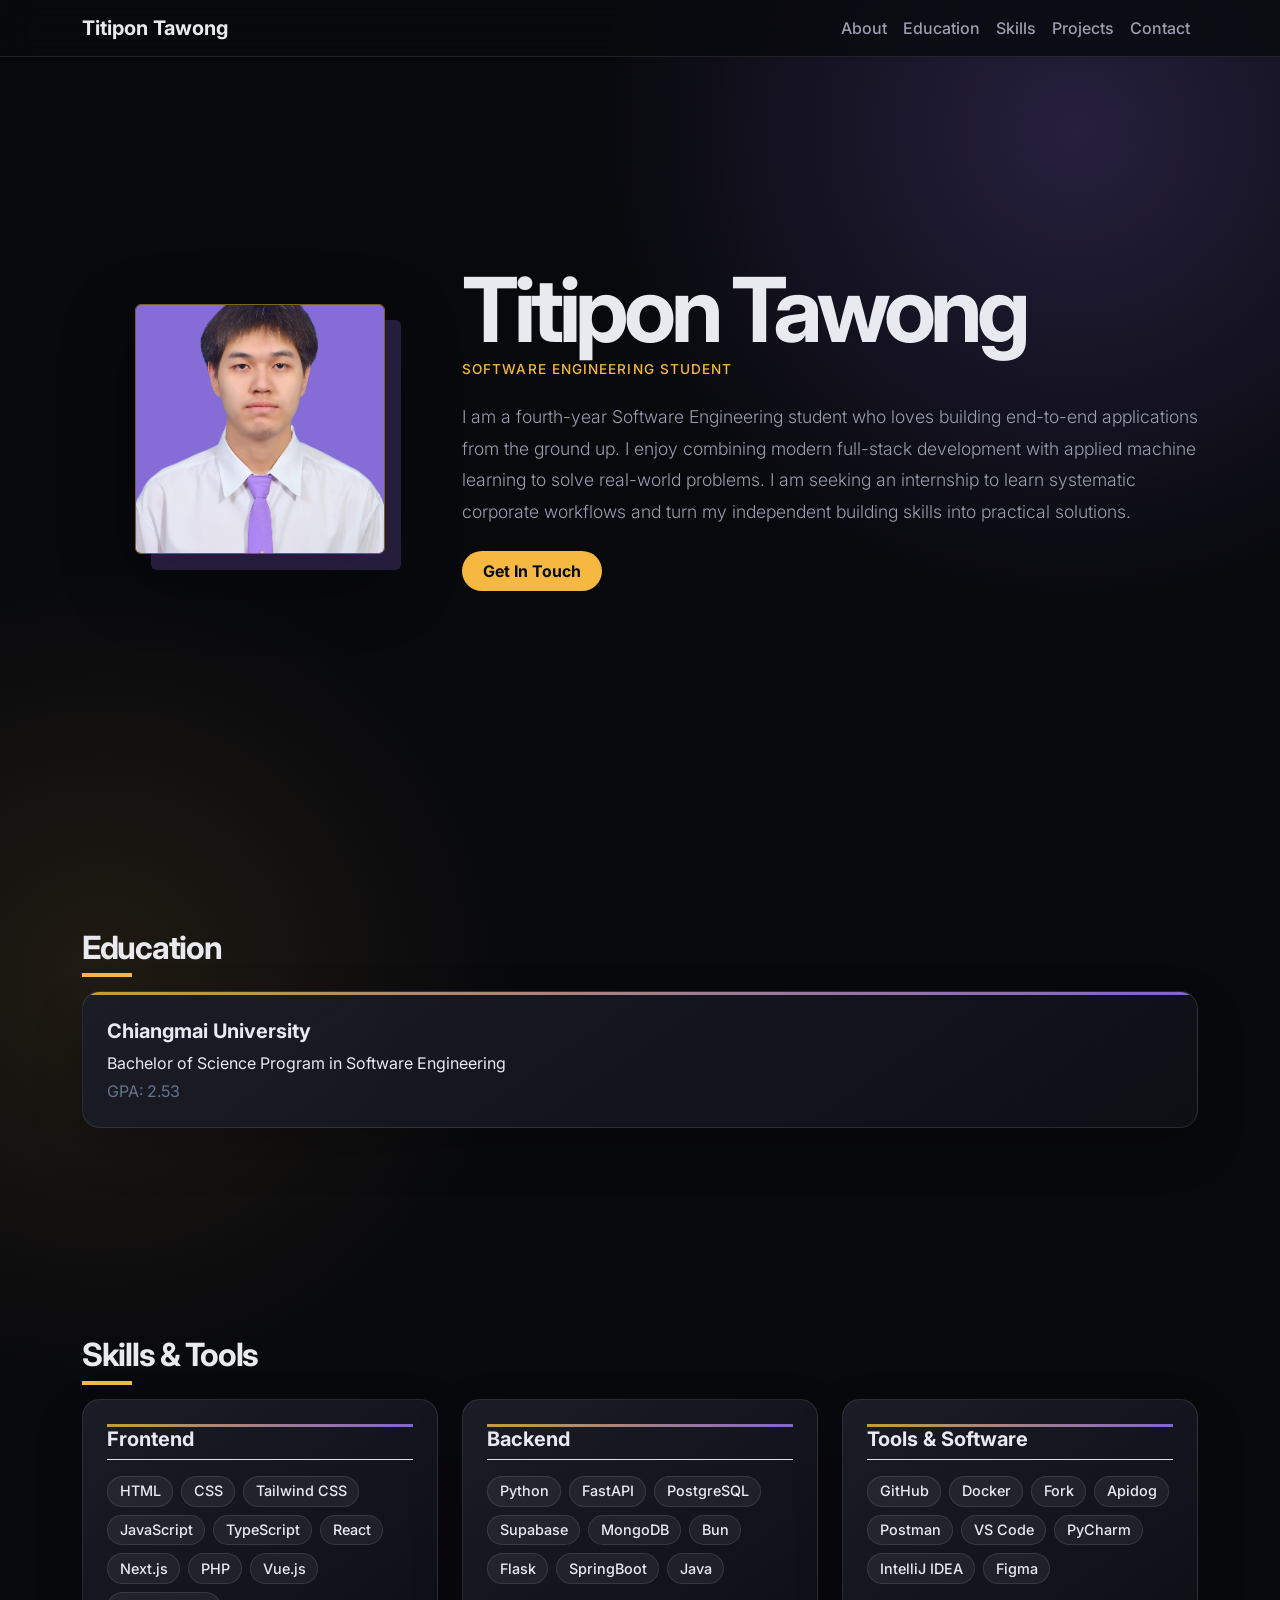
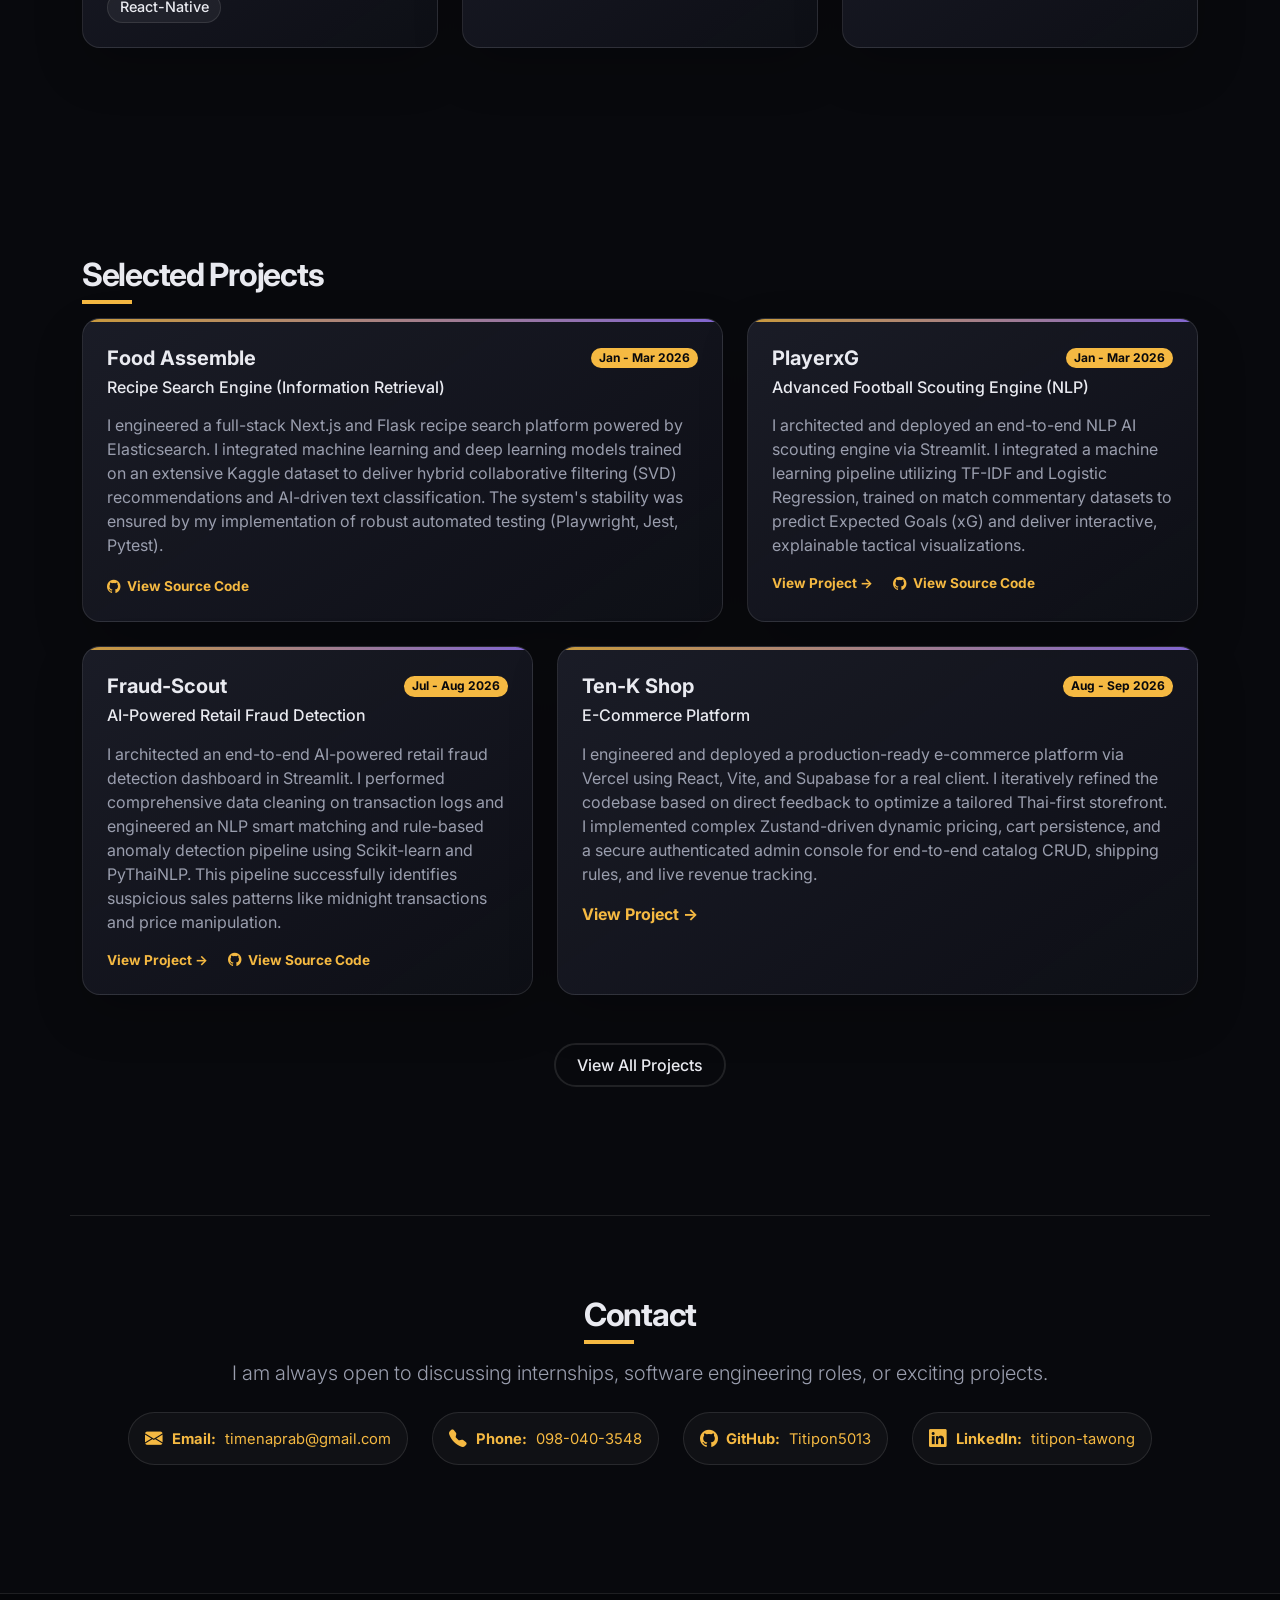
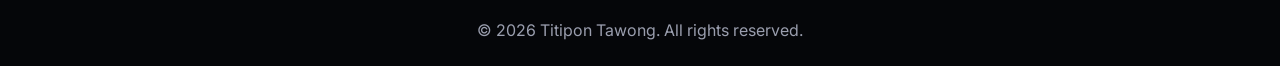
==== commit 545a8823: "add the source code link to the related project that have it" ====
--- a/index.html
+++ b/index.html
@@ -9,7 +9,7 @@
     <link rel="stylesheet" href="https://cdn.jsdelivr.net/npm/bootstrap@5.3.0/dist/css/bootstrap.min.css">
     <link rel="stylesheet" href="https://cdn.jsdelivr.net/npm/bootstrap-icons@1.11.3/font/bootstrap-icons.min.css">
     <link href="https://unpkg.com/aos@2.3.4/dist/aos.css" rel="stylesheet">
-    <link rel="stylesheet" href="style.css">
+    <link rel="stylesheet" href="style.css?v=20260924">
     <script defer src="script.js"></script>
 </head>
 <body>
@@ -126,7 +126,7 @@
                             I engineered a full-stack Next.js and Flask recipe search platform powered by Elasticsearch. I integrated machine learning and deep learning models trained on an extensive Kaggle dataset to deliver hybrid collaborative filtering (SVD) recommendations and AI-driven text classification. The system's stability was ensured by my implementation of robust automated testing (Playwright, Jest, Pytest).
                         </p>
                         <!-- ลิงก์นี้จะคลุมทั้ง Card ด้วย stretched-link -->
-                        <a href="https://github.com/Titipon5013/IR_Project" target="_blank" class="stretched-link text-decoration-none fw-bold mt-auto d-inline-block" style="color: #2563eb;">View Project &rarr;</a>
+                        <a href="https://github.com/Titipon5013/IR_Project" target="_blank" rel="noreferrer" class="project-action text-decoration-none fw-bold" style="color: #2563eb;"><i class="bi bi-github" aria-hidden="true"></i> View Source Code</a>
                     </div>
                 </div>
             </div>
@@ -142,7 +142,10 @@
                         <p class="card-text" style="color: #475569;">
                             I architected and deployed an end-to-end NLP AI scouting engine via Streamlit. I integrated a machine learning pipeline utilizing TF-IDF and Logistic Regression, trained on match commentary datasets to predict Expected Goals (xG) and deliver interactive, explainable tactical visualizations.
                         </p>
-                        <a href="https://playerxg.streamlit.app/" target="_blank" class="stretched-link text-decoration-none fw-bold mt-auto d-inline-block" style="color: #2563eb;">View Project &rarr;</a>
+                        <div class="project-actions">
+                            <a href="https://playerxg.streamlit.app/" target="_blank" rel="noreferrer" class="project-action text-decoration-none fw-bold" style="color: #2563eb;">View Project &rarr;</a>
+                            <a href="https://github.com/Titipon5013/NLP-PlayerxG" target="_blank" rel="noreferrer" class="project-action text-decoration-none fw-bold" style="color: #2563eb;"><i class="bi bi-github" aria-hidden="true"></i> View Source Code</a>
+                        </div>
                     </div>
                 </div>
             </div>
@@ -158,7 +161,10 @@
                         <p class="card-text" style="color: #475569;">
                             I architected an end-to-end AI-powered retail fraud detection dashboard in Streamlit. I performed comprehensive data cleaning on transaction logs and engineered an NLP smart matching and rule-based anomaly detection pipeline using Scikit-learn and PyThaiNLP. This pipeline successfully identifies suspicious sales patterns like midnight transactions and price manipulation.
                         </p>
-                        <a href="https://fraud-scout.streamlit.app/#fraud-scout" target="_blank" class="stretched-link text-decoration-none fw-bold mt-auto d-inline-block" style="color: #2563eb;">View Project &rarr;</a>
+                        <div class="project-actions">
+                            <a href="https://fraud-scout.streamlit.app/#fraud-scout" target="_blank" rel="noreferrer" class="project-action text-decoration-none fw-bold" style="color: #2563eb;">View Project &rarr;</a>
+                            <a href="https://github.com/Titipon5013/Fraud-Scout" target="_blank" rel="noreferrer" class="project-action text-decoration-none fw-bold" style="color: #2563eb;"><i class="bi bi-github" aria-hidden="true"></i> View Source Code</a>
+                        </div>
                     </div>
                 </div>
             </div>
--- a/style.css
+++ b/style.css
@@ -337,6 +337,27 @@
     color: var(--amber) !important;
 }
 
+.project-actions {
+    display: flex;
+    flex-wrap: wrap;
+    align-items: center;
+    gap: 0.85rem 1.25rem;
+}
+
+.project-action {
+    display: inline-flex;
+    align-items: center;
+    gap: 0.35rem;
+    color: var(--amber) !important;
+    font-size: 0.85rem;
+    transition: color 0.2s ease, transform 0.2s ease;
+}
+
+.project-action:hover {
+    color: #ffd477 !important;
+    transform: translateX(3px);
+}
+
 #contact {
     border-top: 1px solid var(--line);
 }
@@ -409,4 +430,10 @@
         width: 100%;
         justify-content: center;
     }
+
+    .project-actions {
+        align-items: flex-start;
+        flex-direction: column;
+        gap: 0.65rem;
+    }
 }
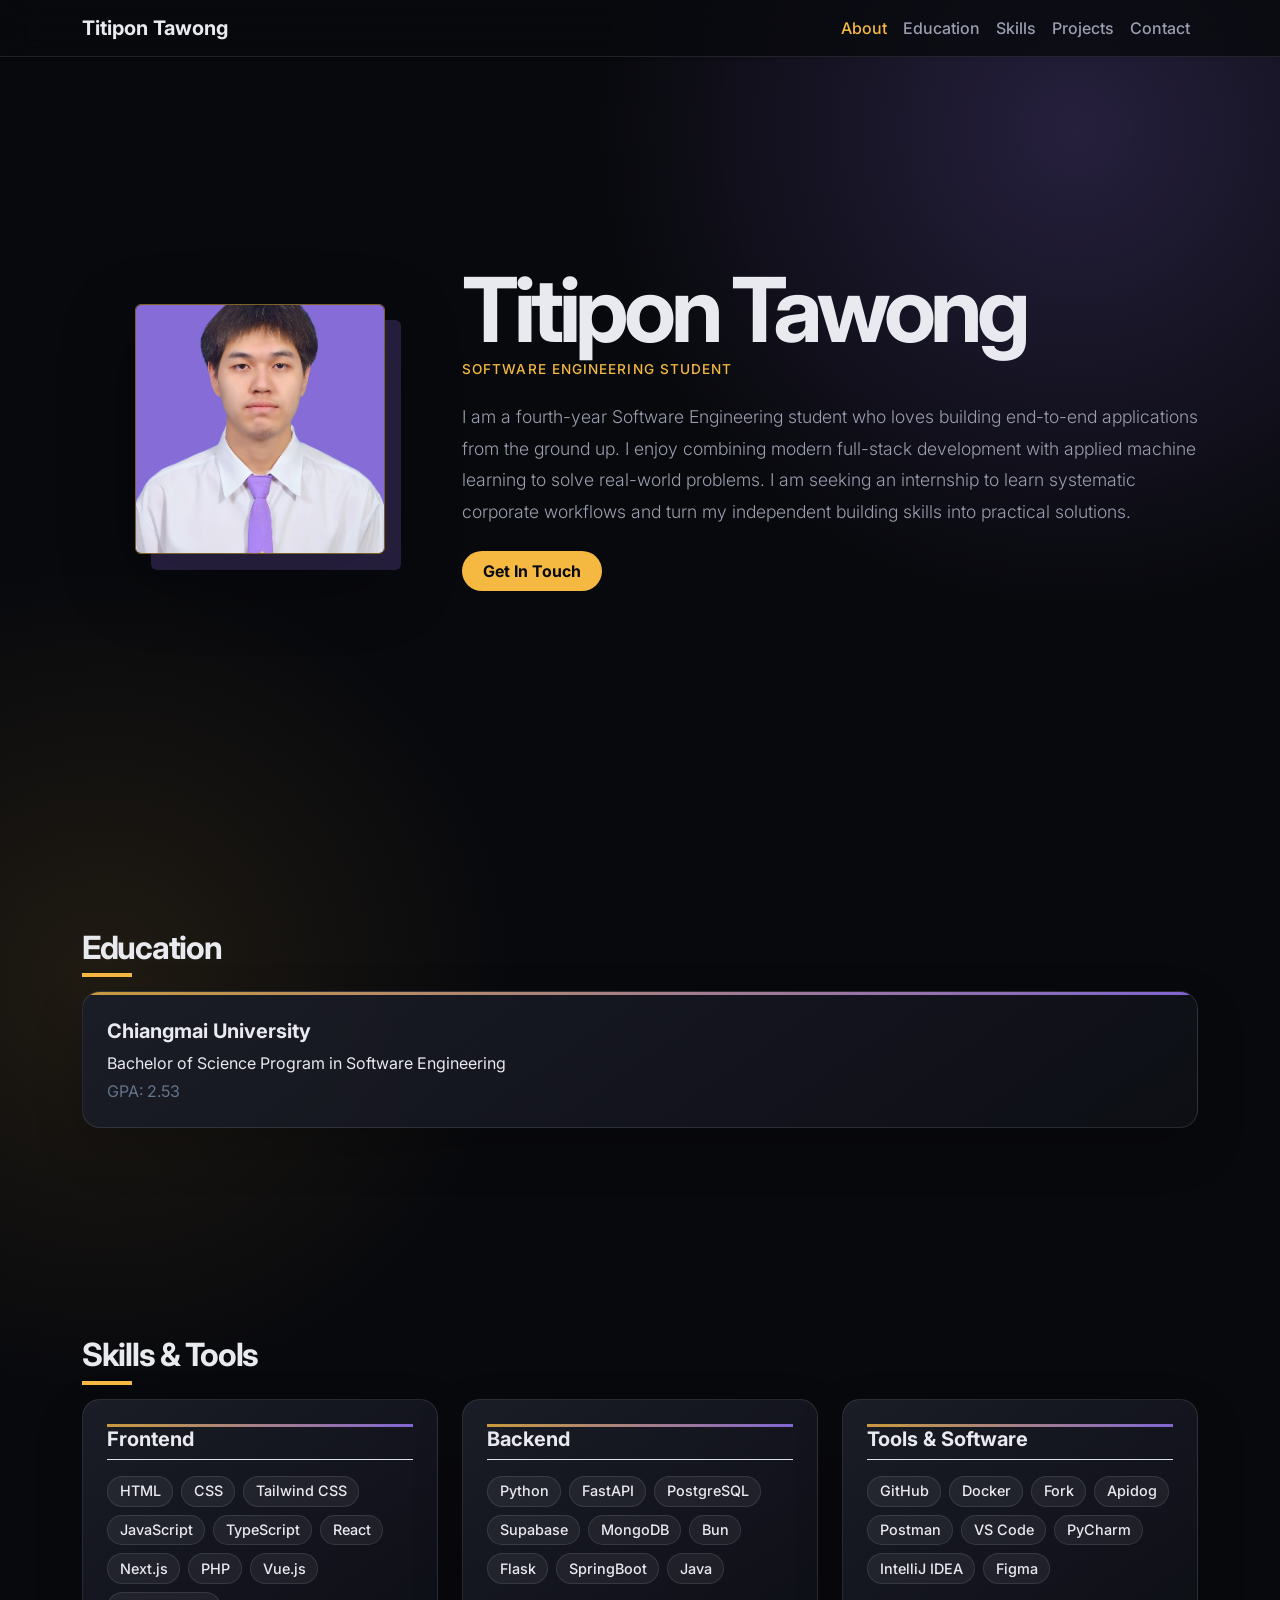
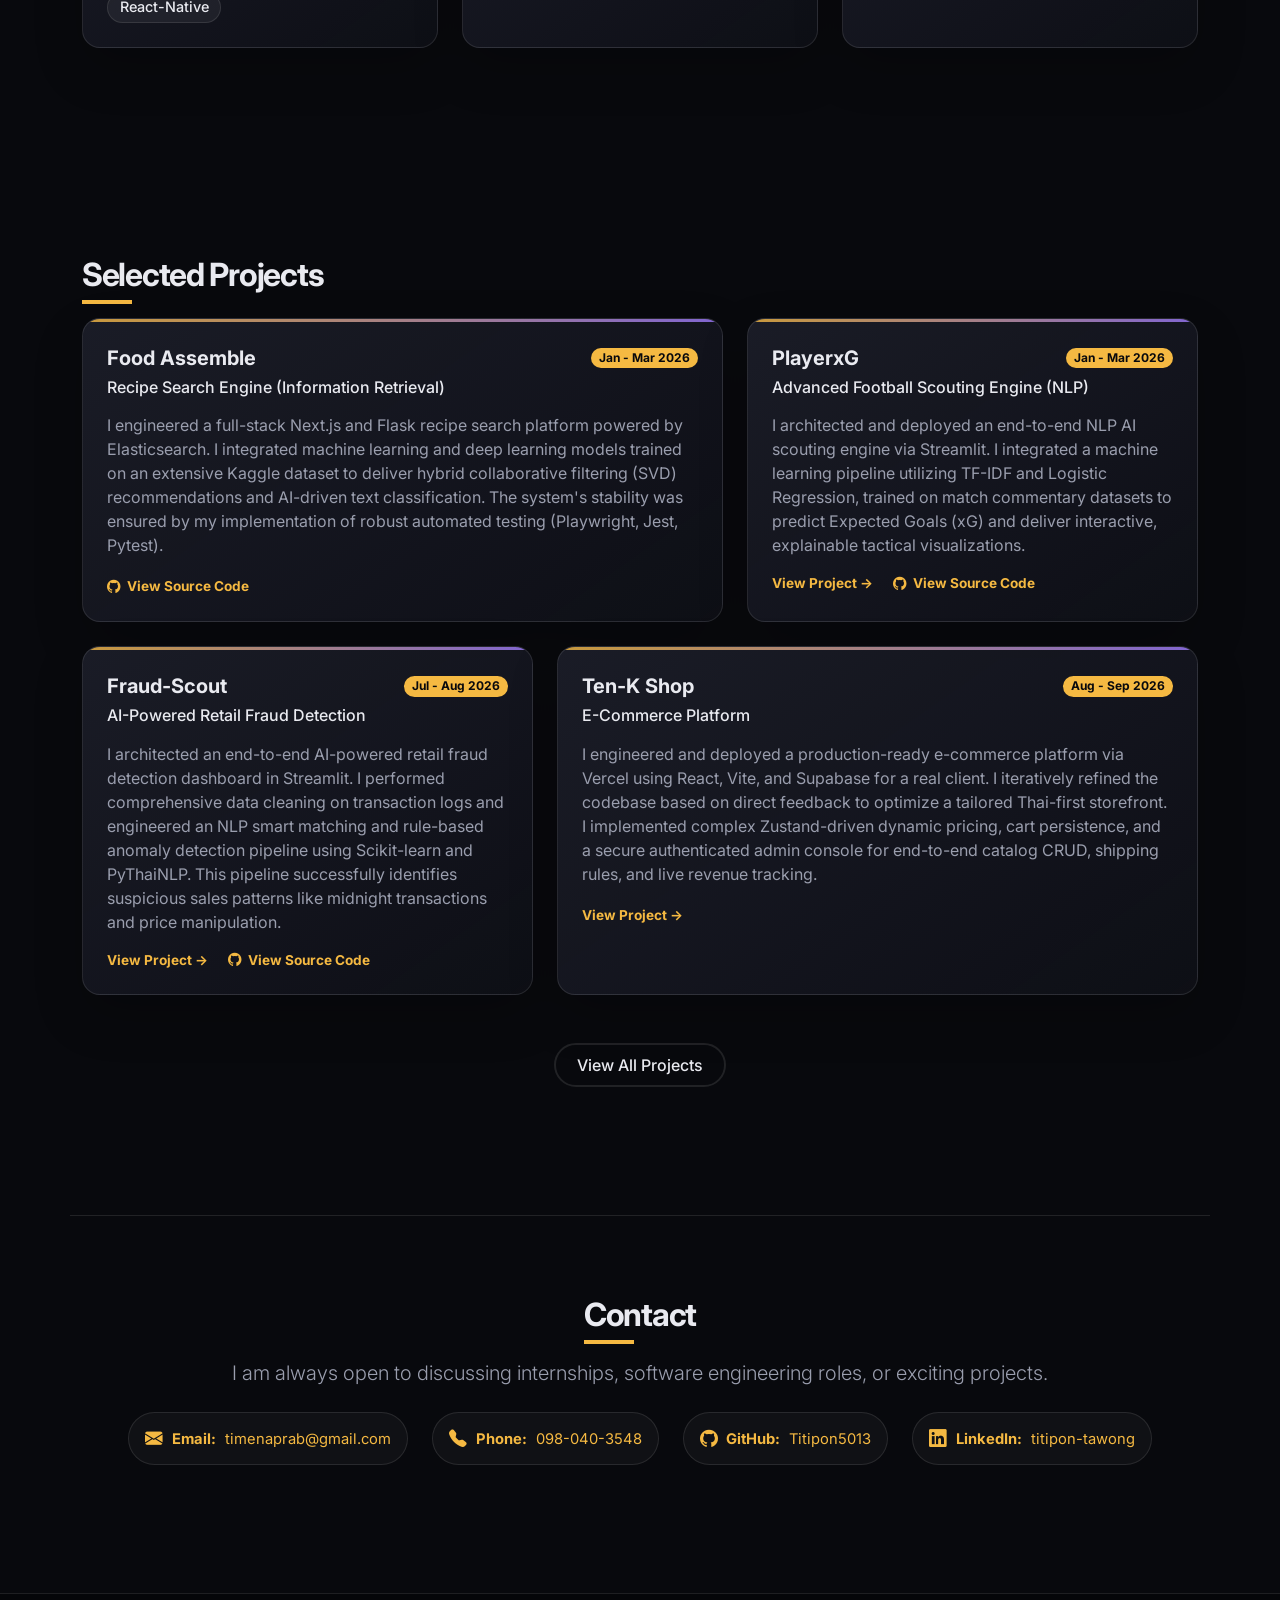
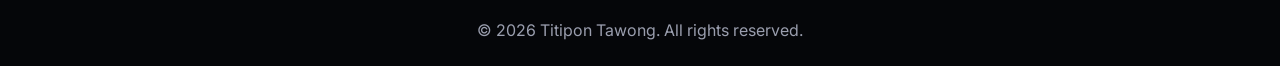
==== commit 745746f9: "fix production project link styles and interactions" ====
--- a/index.html
+++ b/index.html
@@ -9,7 +9,7 @@
     <link rel="stylesheet" href="https://cdn.jsdelivr.net/npm/bootstrap@5.3.0/dist/css/bootstrap.min.css">
     <link rel="stylesheet" href="https://cdn.jsdelivr.net/npm/bootstrap-icons@1.11.3/font/bootstrap-icons.min.css">
     <link href="https://unpkg.com/aos@2.3.4/dist/aos.css" rel="stylesheet">
-    <link rel="stylesheet" href="style.css?v=20260924">
+    <link rel="stylesheet" href="style.css?v=20260925">
     <script defer src="script.js"></script>
 </head>
 <body>
@@ -125,7 +125,6 @@
                         <p class="card-text" style="color: #475569;">
                             I engineered a full-stack Next.js and Flask recipe search platform powered by Elasticsearch. I integrated machine learning and deep learning models trained on an extensive Kaggle dataset to deliver hybrid collaborative filtering (SVD) recommendations and AI-driven text classification. The system's stability was ensured by my implementation of robust automated testing (Playwright, Jest, Pytest).
                         </p>
-                        <!-- ลิงก์นี้จะคลุมทั้ง Card ด้วย stretched-link -->
                         <a href="https://github.com/Titipon5013/IR_Project" target="_blank" rel="noreferrer" class="project-action text-decoration-none fw-bold" style="color: #2563eb;"><i class="bi bi-github" aria-hidden="true"></i> View Source Code</a>
                     </div>
                 </div>
@@ -180,7 +179,7 @@
                         <p class="card-text" style="color: #475569;">
                             I engineered and deployed a production-ready e-commerce platform via Vercel using React, Vite, and Supabase for a real client. I iteratively refined the codebase based on direct feedback to optimize a tailored Thai-first storefront. I implemented complex Zustand-driven dynamic pricing, cart persistence, and a secure authenticated admin console for end-to-end catalog CRUD, shipping rules, and live revenue tracking.
                         </p>
-                        <a href="https://ten-k-shop.vercel.app/" target="_blank" class="stretched-link text-decoration-none fw-bold mt-auto d-inline-block" style="color: #2563eb;">View Project &rarr;</a>
+                        <a href="https://ten-k-shop.vercel.app/" target="_blank" rel="noreferrer" class="project-action text-decoration-none fw-bold" style="color: #2563eb;">View Project &rarr;</a>
                     </div>
                 </div>
             </div>
--- a/style.css
+++ b/style.css
@@ -200,6 +200,10 @@
     color: var(--amber) !important;
 }
 
+.nav-link.is-current {
+    color: var(--amber) !important;
+}
+
 section {
     position: relative;
 }
@@ -436,4 +440,36 @@
         flex-direction: column;
         gap: 0.65rem;
     }
+}
+
+.project-card.is-focused {
+    border-color: rgba(245, 185, 66, 0.45) !important;
+}
+
+#reading-progress {
+    position: fixed;
+    z-index: 1050;
+    top: 0;
+    left: 0;
+    width: 0;
+    height: 3px;
+    pointer-events: none;
+    background: linear-gradient(90deg, var(--amber), var(--violet));
+    box-shadow: 0 0 14px rgba(245, 185, 66, 0.75);
+    transition: width 0.12s ease-out;
+}
+
+.interaction-notice {
+    position: fixed;
+    z-index: 1060;
+    right: 1.25rem;
+    bottom: 1.25rem;
+    max-width: calc(100vw - 2.5rem);
+    padding: 0.8rem 1rem;
+    color: var(--ink);
+    background: var(--amber);
+    border-radius: 10px;
+    box-shadow: 0 14px 35px rgba(0, 0, 0, 0.35);
+    font-size: 0.85rem;
+    font-weight: 700;
 }
